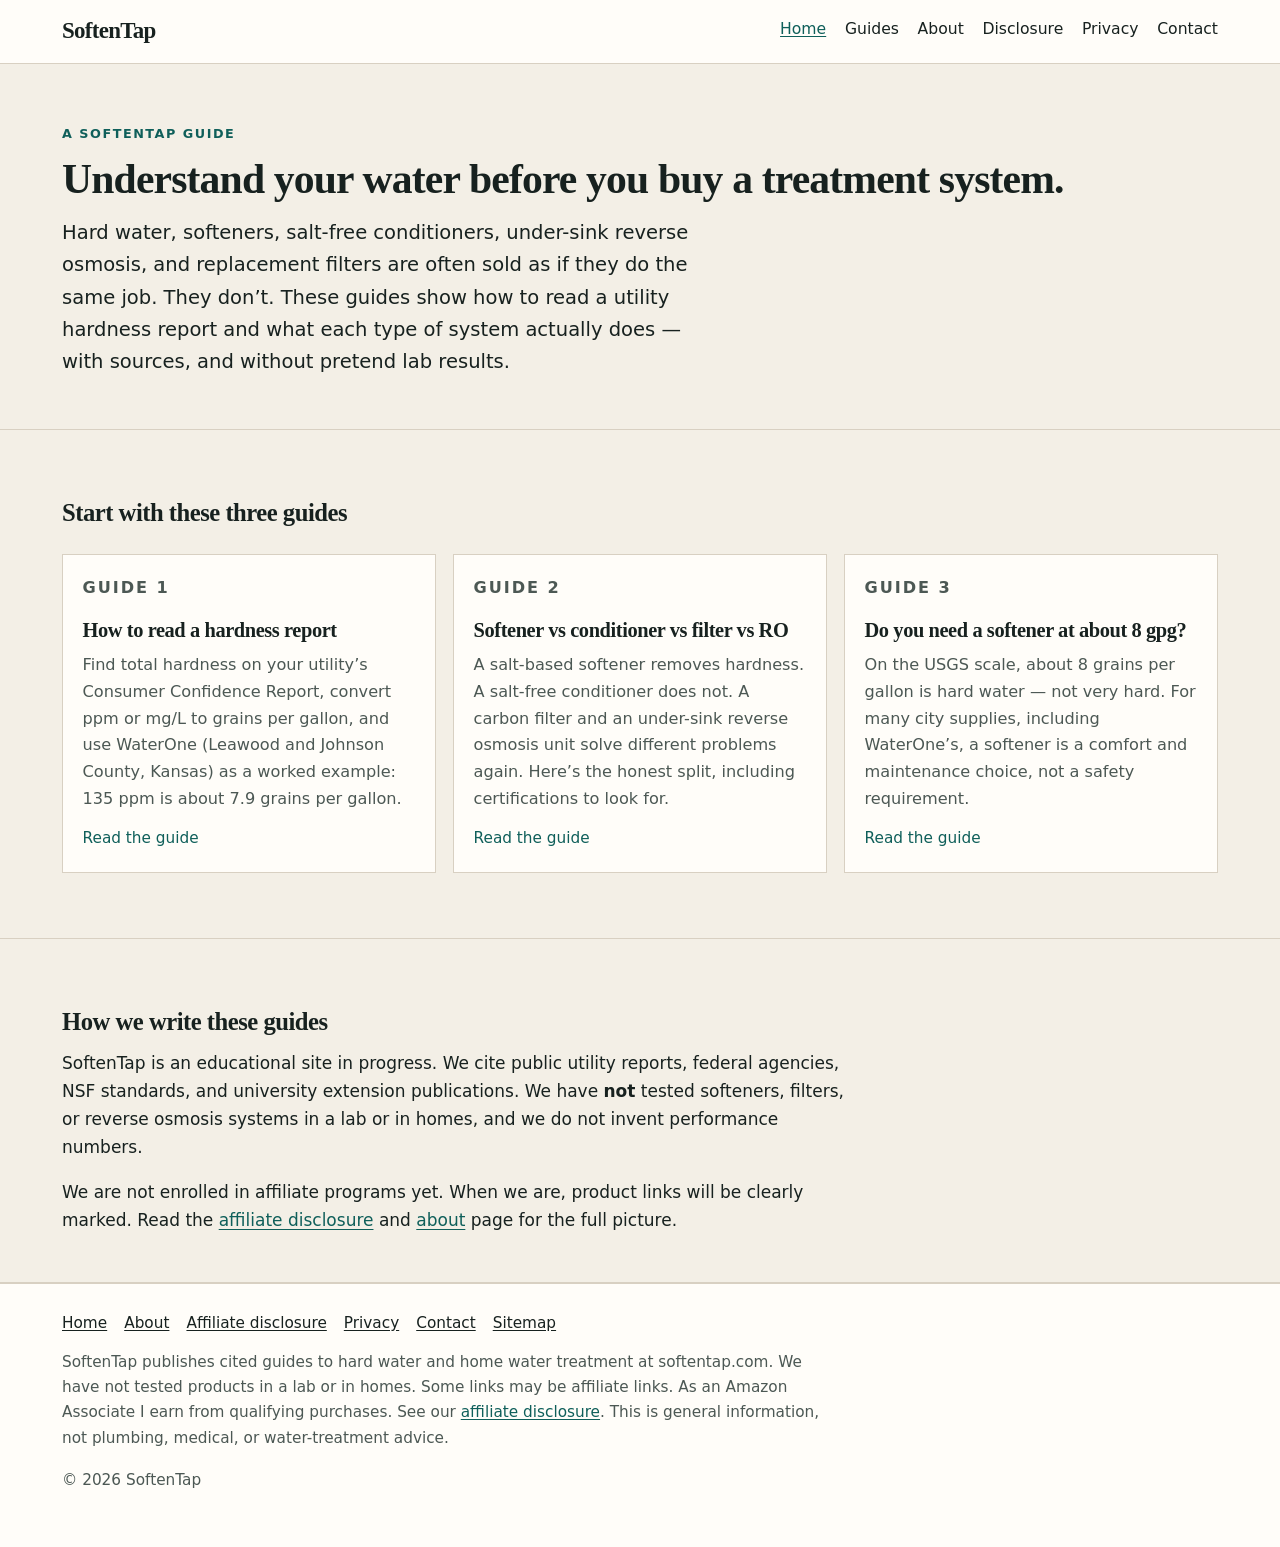
==== index.html @ 302eacc0 "Add Amazon/FTC affiliate disclosures and privacy updates" ====
<!DOCTYPE html>
<html lang="en">
<head>
  <meta charset="utf-8">
  <meta name="viewport" content="width=device-width, initial-scale=1">
  <title>SoftenTap — Guides to Hard Water, Softeners, and Filters</title>
  <meta name="description" content="Clear, cited guides to hard water, water softeners, salt-free conditioners, under-sink reverse osmosis, and replacement filters. No product lab tests.">
  <link rel="canonical" href="https://softentap.com/">
  <link rel="icon" href="favicon.svg" type="image/svg+xml">
  <meta property="og:type" content="website">
  <meta property="og:title" content="SoftenTap — Guides to Hard Water, Softeners, and Filters">
  <meta property="og:description" content="Clear, cited guides to hard water, water softeners, salt-free conditioners, under-sink reverse osmosis, and replacement filters. No product lab tests.">
  <meta property="og:url" content="https://softentap.com/">
  <meta property="og:site_name" content="SoftenTap">
  <meta name="twitter:card" content="summary">
  <meta name="twitter:title" content="SoftenTap — Guides to Hard Water, Softeners, and Filters">
  <meta name="twitter:description" content="Clear, cited guides to hard water, water softeners, salt-free conditioners, under-sink reverse osmosis, and replacement filters. No product lab tests.">
  <link rel="stylesheet" href="css/styles.css">
  
</head>
<body>
  <a class="skip" href="#main">Skip to content</a>
  <header class="site-header">
    <div class="wrap header-inner">
      <a class="wordmark" href="index.html">
        <span class="wordmark-name">SoftenTap</span>
      </a>
      <input type="checkbox" id="nav-toggle" class="nav-toggle" hidden>
      <label class="menu-btn" for="nav-toggle">Menu</label>
      <nav class="site-nav" aria-label="Primary">
        <ul>
          <li><a href="index.html" aria-current="page">Home</a></li><li><a href="articles/read-water-hardness-report.html">Guides</a></li><li><a href="about.html">About</a></li><li><a href="disclosure.html">Disclosure</a></li><li><a href="privacy.html">Privacy</a></li><li><a href="contact.html">Contact</a></li>
        </ul>
      </nav>
    </div>
  </header>

  <main id="main">
    <section class="hero">
      <div class="wrap">
        <p class="kicker">A SoftenTap guide</p>
        <h1>Understand your water before you buy a treatment system.</h1>
        <p class="lede">Hard water, softeners, salt-free conditioners, under-sink reverse osmosis, and replacement filters are often sold as if they do the same job. They don’t. These guides show how to read a utility hardness report and what each type of system actually does — with sources, and without pretend lab results.</p>
      </div>
    </section>
    <section class="section">
      <div class="wrap">
        <h2>Start with these three guides</h2>
        <div class="cards">
          <a class="card" href="articles/read-water-hardness-report.html">
            <p class="kicker">Guide 1</p>
            <h2>How to read a hardness report</h2>
            <p>Find total hardness on your utility’s Consumer Confidence Report, convert ppm or mg/L to grains per gallon, and use WaterOne (Leawood and Johnson County, Kansas) as a worked example: 135 ppm is about 7.9 grains per gallon.</p>
            <span class="more">Read the guide</span>
          </a>
          <a class="card" href="articles/softener-vs-conditioner-vs-filter-vs-ro.html">
            <p class="kicker">Guide 2</p>
            <h2>Softener vs conditioner vs filter vs RO</h2>
            <p>A salt-based softener removes hardness. A salt-free conditioner does not. A carbon filter and an under-sink reverse osmosis unit solve different problems again. Here’s the honest split, including certifications to look for.</p>
            <span class="more">Read the guide</span>
          </a>
          <a class="card" href="articles/do-you-need-a-softener-at-8-gpg.html">
            <p class="kicker">Guide 3</p>
            <h2>Do you need a softener at about 8 gpg?</h2>
            <p>On the USGS scale, about 8 grains per gallon is hard water — not very hard. For many city supplies, including WaterOne’s, a softener is a comfort and maintenance choice, not a safety requirement.</p>
            <span class="more">Read the guide</span>
          </a>
        </div>
      </div>
    </section>
    <section class="section alt">
      <div class="wrap">
        <div class="prose wide">
          <h2>How we write these guides</h2>
          <p>SoftenTap is an educational site in progress. We cite public utility reports, federal agencies, NSF standards, and university extension publications. We have <strong>not</strong> tested softeners, filters, or reverse osmosis systems in a lab or in homes, and we do not invent performance numbers.</p>
          <p>We are not enrolled in affiliate programs yet. When we are, product links will be clearly marked. Read the <a href="disclosure.html">affiliate disclosure</a> and <a href="about.html">about</a> page for the full picture.</p>
        </div>
      </div>
    </section>
  </main>

  <footer class="site-footer">
    <div class="wrap">
      <nav class="footer-nav" aria-label="Footer">
        <a href="index.html">Home</a>
        <a href="about.html">About</a>
        <a href="disclosure.html">Affiliate disclosure</a>
        <a href="privacy.html">Privacy</a>
        <a href="contact.html">Contact</a>
        <a href="sitemap.xml">Sitemap</a>
      </nav>
      <p class="disclaimer">SoftenTap publishes cited guides to hard water and home water treatment at softentap.com. We have not tested products in a lab or in homes. Some links may be affiliate links. As an Amazon Associate I earn from qualifying purchases. See our <a href="disclosure.html">affiliate disclosure</a>. This is general information, not plumbing, medical, or water-treatment advice.</p>
      <p>© 2026 SoftenTap</p>
    </div>
  </footer>
</body>
</html>
---- css/styles.css ----
/* SoftenTap — lean, mobile-first, no webfonts, no trackers */
:root {
  --paper: #f3efe6;
  --paper-2: #fffdf9;
  --ink: #17211f;
  --muted: #4c5854;
  --line: #d8d0c2;
  --teal: #0f5f5a;
  --teal-dark: #0a3f3c;
  --teal-soft: #e4eeec;
  --gold: #8a6a28;
  --note: #efe4c8;
  --max: 68rem;
  --text: 40rem;
}

*, *::before, *::after { box-sizing: border-box; }

html { font-size: 17px; -webkit-text-size-adjust: 100%; }

body {
  margin: 0;
  background: var(--paper);
  color: var(--ink);
  font-family: system-ui, -apple-system, "Segoe UI", Roboto, "Helvetica Neue", Arial, sans-serif;
  line-height: 1.65;
}

img { max-width: 100%; height: auto; }

a {
  color: var(--teal);
  text-underline-offset: 0.15em;
}

a:hover { color: var(--teal-dark); }

a:focus-visible,
button:focus-visible,
input:focus-visible {
  outline: 2px solid var(--teal);
  outline-offset: 2px;
}

h1, h2, h3, h4, .wordmark-name, .hero h1, .article-title {
  font-family: Georgia, "Iowan Old Style", "Palatino Linotype", Palatino, "Times New Roman", serif;
  line-height: 1.22;
  font-weight: 600;
  letter-spacing: -0.02em;
  text-wrap: balance;
}

h1 { font-size: 2rem; margin: 0 0 0.75rem; }
h2 { font-size: 1.45rem; margin: 2.2rem 0 0.7rem; }
h3 { font-size: 1.15rem; margin: 1.6rem 0 0.5rem; }

p, ul, ol { margin: 0 0 1rem; }
ul, ol { padding-left: 1.25rem; }
li { margin-bottom: 0.35rem; }

.skip {
  position: absolute;
  left: 0.75rem;
  top: -3rem;
  background: var(--ink);
  color: #fff;
  padding: 0.4rem 0.7rem;
  z-index: 20;
}
.skip:focus { top: 0.75rem; }

.wrap {
  width: min(var(--max), calc(100% - 2rem));
  margin-inline: auto;
}

.site-header {
  border-bottom: 1px solid var(--line);
  background: var(--paper-2);
}

.header-inner {
  display: flex;
  align-items: center;
  justify-content: space-between;
  gap: 1rem;
  padding: 0.85rem 0;
  flex-wrap: wrap;
}

.wordmark {
  display: flex;
  flex-direction: column;
  text-decoration: none;
  color: var(--ink);
  line-height: 1.05;
}

.wordmark-kicker {
  font-size: 0.68rem;
  letter-spacing: 0.16em;
  text-transform: uppercase;
  color: var(--teal);
  font-weight: 650;
}

.wordmark-name {
  font-size: 1.35rem;
  letter-spacing: -0.03em;
}

.nav-toggle {
  display: none;
}

.menu-btn {
  display: none;
  border: 1px solid var(--line);
  background: var(--paper-2);
  color: var(--ink);
  padding: 0.35rem 0.7rem;
  font: inherit;
  cursor: pointer;
}

.site-nav ul {
  display: flex;
  flex-wrap: wrap;
  gap: 0.2rem 1.1rem;
  list-style: none;
  margin: 0;
  padding: 0;
}

.site-nav a {
  color: var(--ink);
  text-decoration: none;
  font-size: 0.92rem;
}

.site-nav a:hover,
.site-nav a[aria-current="page"] {
  color: var(--teal);
  text-decoration: underline;
}

@media (max-width: 44rem) {
  .menu-btn { display: inline-block; }
  .site-nav { width: 100%; display: none; }
  .nav-toggle:checked ~ .site-nav { display: block; }
  .site-nav ul { flex-direction: column; gap: 0.55rem; padding: 0.2rem 0 0.4rem; }
}

.hero {
  padding: 2.4rem 0 1.6rem;
  border-bottom: 1px solid var(--line);
}

.hero p.lede {
  font-size: 1.15rem;
  max-width: 38rem;
  color: var(--ink);
}

.kicker {
  display: inline-block;
  font-size: 0.75rem;
  letter-spacing: 0.12em;
  text-transform: uppercase;
  color: var(--teal);
  font-weight: 650;
  margin-bottom: 0.55rem;
}

.btn {
  display: inline-block;
  background: var(--teal);
  color: #fff;
  text-decoration: none;
  padding: 0.55rem 0.95rem;
  border-radius: 2px;
  font-size: 0.95rem;
}
.btn:hover { background: var(--teal-dark); color: #fff; }

.cards {
  display: grid;
  gap: 1rem;
  margin: 1.5rem 0 2rem;
}

@media (min-width: 48rem) {
  .cards { grid-template-columns: repeat(3, 1fr); }
  h1 { font-size: 2.45rem; }
  .hero { padding: 3.2rem 0 2rem; }
}

.card {
  background: var(--paper-2);
  border: 1px solid var(--line);
  padding: 1.15rem 1.15rem 1.25rem;
  display: flex;
  flex-direction: column;
  text-decoration: none;
  color: inherit;
}

.card:hover { border-color: var(--teal); }

.card h2 {
  font-size: 1.2rem;
  margin: 0.2rem 0 0.55rem;
}

.card p {
  color: var(--muted);
  font-size: 0.95rem;
  margin-bottom: 0.8rem;
  flex: 1;
}

.card .more {
  font-size: 0.9rem;
  color: var(--teal);
}

.section { padding: 1.8rem 0; }
.section.alt {
  border-top: 1px solid var(--line);
  border-bottom: 1px solid var(--line);
}

.prose { max-width: var(--text); }
.prose.wide { max-width: 46rem; }

.note, .warn, .affiliate-box {
  background: var(--note);
  border-left: 3px solid var(--gold);
  padding: 0.85rem 1rem;
  margin: 1.25rem 0;
}

.warn {
  background: #f3e6d8;
  border-left-color: #8a4a28;
}

.affiliate-box {
  background: var(--teal-soft);
  border-left-color: var(--teal);
}

.note :last-child,
.warn :last-child,
.affiliate-box :last-child { margin-bottom: 0; }

table {
  width: 100%;
  border-collapse: collapse;
  font-size: 0.92rem;
  margin: 1rem 0 1.4rem;
  background: var(--paper-2);
}

th, td {
  text-align: left;
  vertical-align: top;
  padding: 0.55rem 0.65rem;
  border-bottom: 1px solid var(--line);
}

th { background: var(--teal-soft); font-weight: 650; }

.table-wrap { overflow-x: auto; margin: 1rem 0 1.4rem; }
.table-wrap table { margin: 0; min-width: 36rem; }

.formula {
  background: var(--paper-2);
  border: 1px solid var(--line);
  padding: 1rem;
  margin: 1.2rem 0;
  font-size: 1.02rem;
}

.formula code, code {
  font-family: ui-monospace, SFMono-Regular, Menlo, Consolas, monospace;
  font-size: 0.92em;
}

.calc label { display: block; font-weight: 650; margin-bottom: 0.3rem; }
.calc input[type="number"] {
  font: inherit;
  padding: 0.45rem 0.55rem;
  border: 1px solid var(--line);
  background: #fff;
  width: 8rem;
  margin-right: 0.5rem;
}
.calc button {
  font: inherit;
  background: var(--teal);
  color: #fff;
  border: 0;
  padding: 0.45rem 0.8rem;
  cursor: pointer;
}
.calc button:hover { background: var(--teal-dark); }
.calc-out { margin: 0.75rem 0 0; font-weight: 650; }

.meta, .muted, figcaption, .byline {
  color: var(--muted);
  font-size: 0.92rem;
}

.sources { font-size: 0.92rem; }
.sources li { margin-bottom: 0.45rem; }

.article-header { padding: 2rem 0 0.4rem; }
.article-body { padding-bottom: 2.5rem; }

.related { margin-top: 2.4rem; padding-top: 1.2rem; border-top: 1px solid var(--line); }

.site-footer {
  border-top: 1px solid var(--line);
  padding: 1.6rem 0 2.2rem;
  font-size: 0.9rem;
  color: var(--muted);
  background: var(--paper-2);
}

.footer-nav {
  display: flex;
  flex-wrap: wrap;
  gap: 0.4rem 1rem;
  margin-bottom: 0.8rem;
}

.footer-nav a { color: var(--ink); }

.disclaimer { max-width: 46rem; }

.list-plain { list-style: none; padding: 0; }

@media print {
  .site-header, .site-footer, .menu-btn, .skip, .affiliate-box, .related { display: none; }
  body { background: #fff; color: #000; }
  a { color: inherit; }
}
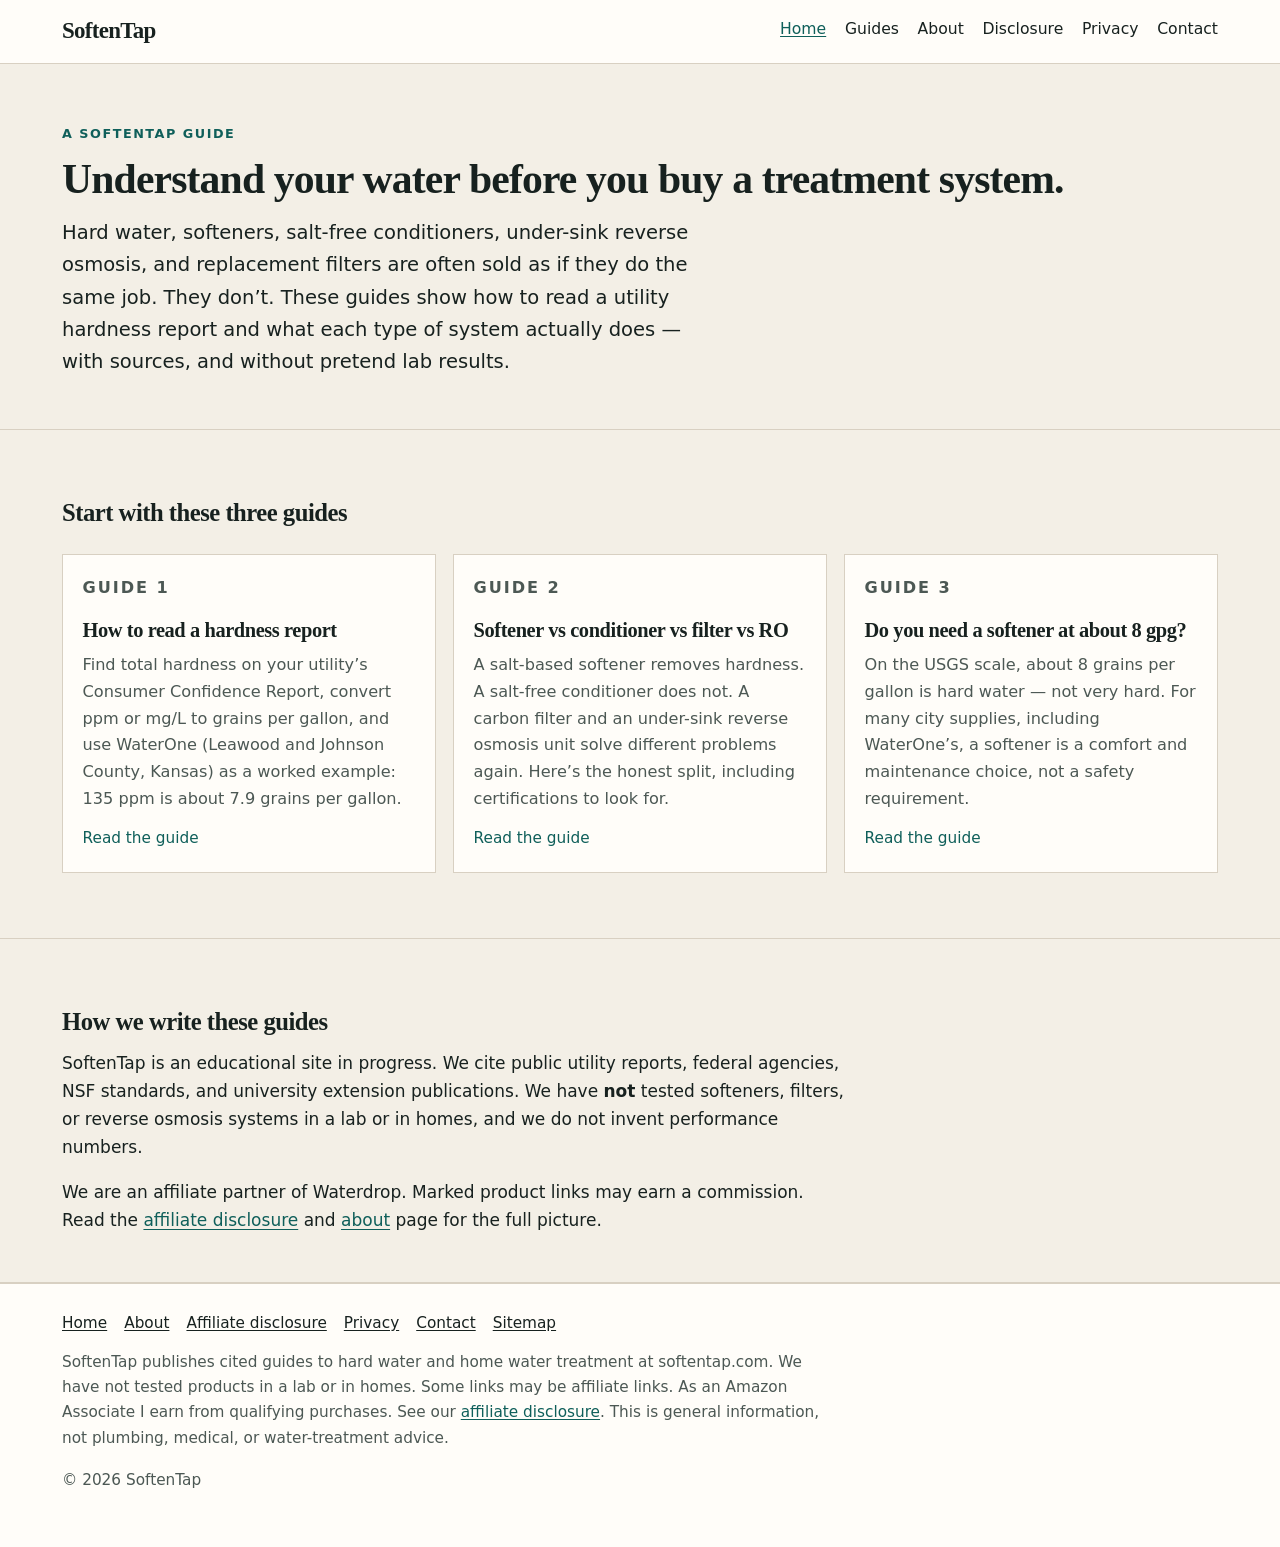
==== commit ef51d3b3: "Add Waterdrop affiliate links" ====
--- a/index.html
+++ b/index.html
@@ -73,7 +73,7 @@
         <div class="prose wide">
           <h2>How we write these guides</h2>
           <p>SoftenTap is an educational site in progress. We cite public utility reports, federal agencies, NSF standards, and university extension publications. We have <strong>not</strong> tested softeners, filters, or reverse osmosis systems in a lab or in homes, and we do not invent performance numbers.</p>
-          <p>We are not enrolled in affiliate programs yet. When we are, product links will be clearly marked. Read the <a href="disclosure.html">affiliate disclosure</a> and <a href="about.html">about</a> page for the full picture.</p>
+          <p>We are an affiliate partner of Waterdrop. Marked product links may earn a commission. Read the <a href="disclosure.html">affiliate disclosure</a> and <a href="about.html">about</a> page for the full picture.</p>
         </div>
       </div>
     </section>
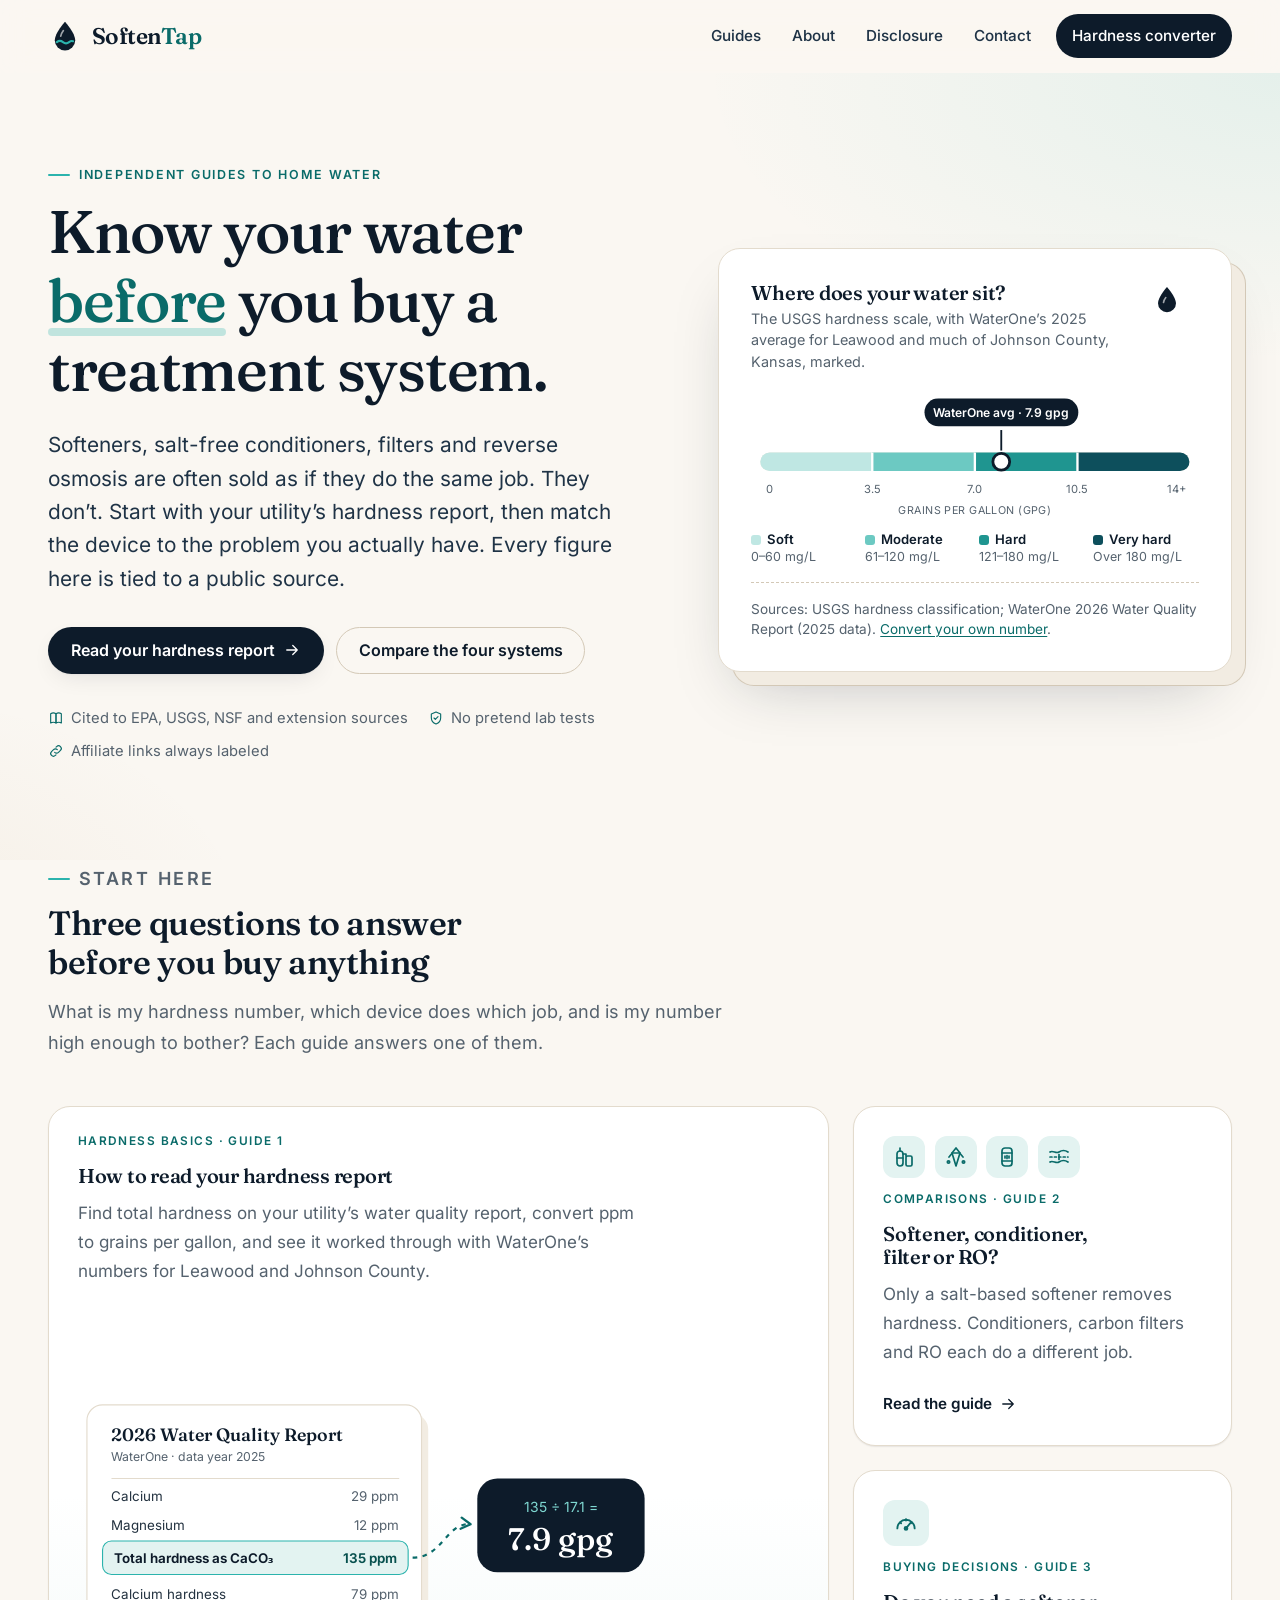
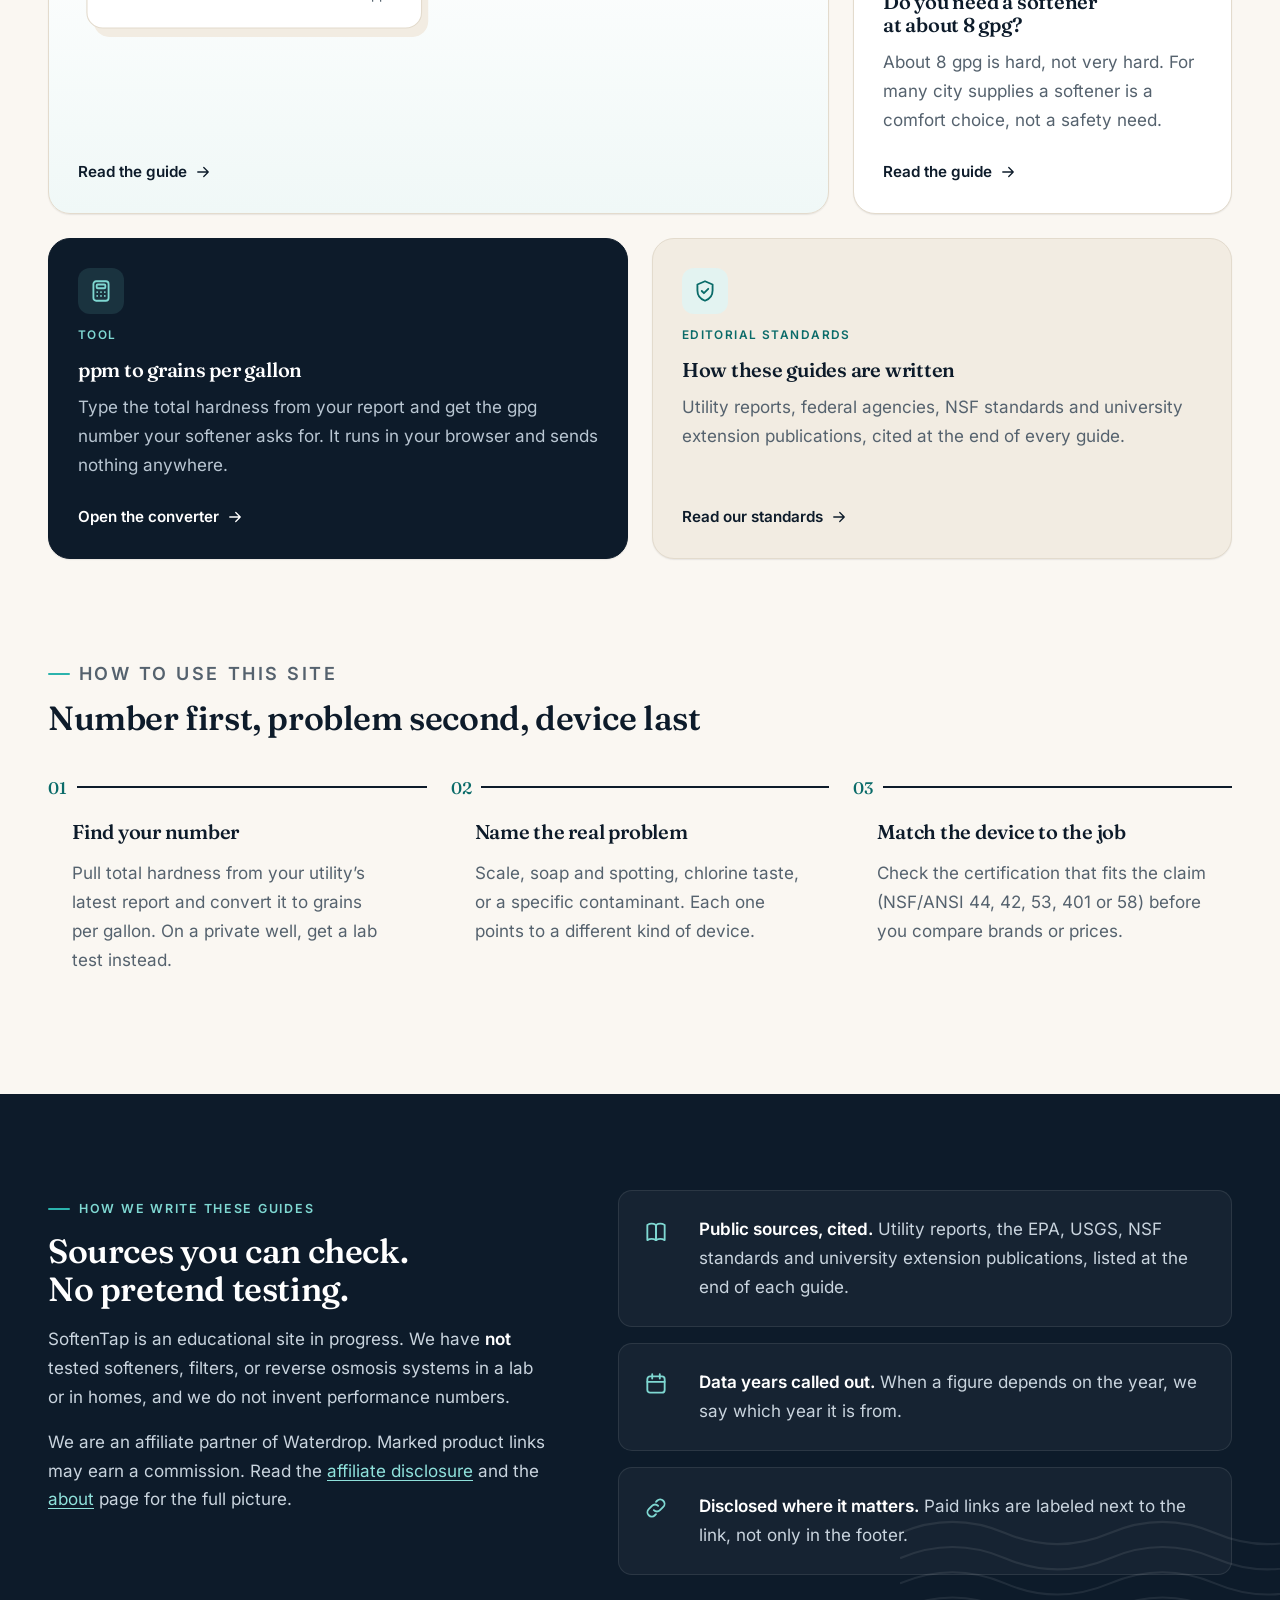
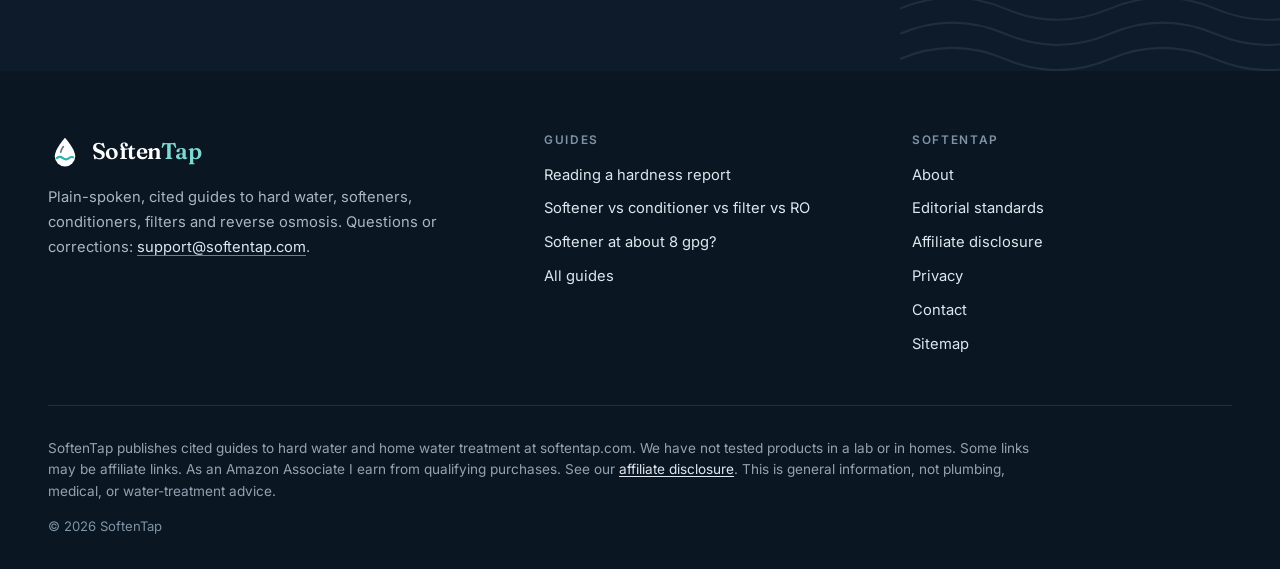
==== commit 6b1d3c63: "Redesign: new brand, design system, layouts, animations and article template" ====
--- a/index.html
+++ b/index.html
@@ -6,91 +6,240 @@
   <title>SoftenTap — Guides to Hard Water, Softeners, and Filters</title>
   <meta name="description" content="Clear, cited guides to hard water, water softeners, salt-free conditioners, under-sink reverse osmosis, and replacement filters. No product lab tests.">
   <link rel="canonical" href="https://softentap.com/">
+  <meta name="theme-color" content="#0d1b2a">
   <link rel="icon" href="favicon.svg" type="image/svg+xml">
+  <link rel="preload" href="fonts/fraunces-var.woff2" as="font" type="font/woff2" crossorigin>
+  <link rel="preload" href="fonts/inter-var.woff2" as="font" type="font/woff2" crossorigin>
   <meta property="og:type" content="website">
   <meta property="og:title" content="SoftenTap — Guides to Hard Water, Softeners, and Filters">
   <meta property="og:description" content="Clear, cited guides to hard water, water softeners, salt-free conditioners, under-sink reverse osmosis, and replacement filters. No product lab tests.">
   <meta property="og:url" content="https://softentap.com/">
   <meta property="og:site_name" content="SoftenTap">
-  <meta name="twitter:card" content="summary">
+  <meta property="og:image" content="https://softentap.com/og-image.png">
+  <meta property="og:image:width" content="1200">
+  <meta property="og:image:height" content="630">
+  <meta name="twitter:card" content="summary_large_image">
   <meta name="twitter:title" content="SoftenTap — Guides to Hard Water, Softeners, and Filters">
   <meta name="twitter:description" content="Clear, cited guides to hard water, water softeners, salt-free conditioners, under-sink reverse osmosis, and replacement filters. No product lab tests.">
-  <link rel="stylesheet" href="css/styles.css">
-  
+  <meta name="twitter:image" content="https://softentap.com/og-image.png">
+  <link rel="stylesheet" href="css/styles.css?v=2">
+  <script>document.documentElement.classList.add("js")</script>
+  <script src="js/site.js?v=2" defer></script>
+<script type="application/ld+json">
+{
+  "@context": "https://schema.org",
+  "@type": "WebSite",
+  "name": "SoftenTap",
+  "url": "https://softentap.com/",
+  "description": "Cited guides to hard water, water softeners, salt-free conditioners, filters, and under-sink reverse osmosis."
+}
+</script>
 </head>
 <body>
   <a class="skip" href="#main">Skip to content</a>
   <header class="site-header">
     <div class="wrap header-inner">
-      <a class="wordmark" href="index.html">
-        <span class="wordmark-name">SoftenTap</span>
+      <a class="brand" href="index.html" aria-label="SoftenTap home">
+        <svg class="brand-mark" viewBox="0 0 40 40" aria-hidden="true" focusable="false"><path d="M20 3.2C20 3.2 8 16.6 8 25a12 12 0 0 0 24 0C32 16.6 20 3.2 20 3.2z" fill="#0d1b2a"/><path d="M10.4 27.2c2.4-1.9 4.8-1.9 7.2 0s4.8 1.9 7.2 0c1.6-1.2 3.1-1.6 4.6-1" fill="none" stroke="#2bb3ad" stroke-width="2.5" stroke-linecap="round"/><path d="M15 20.2c.5-2.5 1.7-4.7 3.1-6.6" fill="none" stroke="#ffffff" stroke-opacity=".6" stroke-width="2" stroke-linecap="round"/></svg>
+        <span class="brand-name">Soften<span>Tap</span></span>
       </a>
-      <input type="checkbox" id="nav-toggle" class="nav-toggle" hidden>
-      <label class="menu-btn" for="nav-toggle">Menu</label>
-      <nav class="site-nav" aria-label="Primary">
-        <ul>
-          <li><a href="index.html" aria-current="page">Home</a></li><li><a href="articles/read-water-hardness-report.html">Guides</a></li><li><a href="about.html">About</a></li><li><a href="disclosure.html">Disclosure</a></li><li><a href="privacy.html">Privacy</a></li><li><a href="contact.html">Contact</a></li>
-        </ul>
+      <button class="menu-btn" type="button" aria-expanded="false" aria-controls="site-nav"><span class="menu-icon" aria-hidden="true"></span>Menu</button>
+      <nav class="site-nav" id="site-nav" aria-label="Primary">
+        <ul><li><a href="guides.html">Guides</a></li><li><a href="about.html">About</a></li><li><a href="disclosure.html">Disclosure</a></li><li><a href="contact.html">Contact</a></li><li><a class="nav-cta" href="articles/read-water-hardness-report.html#converter">Hardness converter</a></li></ul>
       </nav>
     </div>
   </header>
 
   <main id="main">
     <section class="hero">
+      <div class="wrap hero-grid">
+        <div class="hero-copy">
+          <p class="eyebrow">Independent guides to home water</p>
+          <h1>Know your water <em>before</em> you buy a treatment system.</h1>
+          <p class="lede">Softeners, salt-free conditioners, filters and reverse osmosis are often sold as if they do the same job. They don’t. Start with your utility’s hardness report, then match the device to the problem you actually have. Every figure here is tied to a public source.</p>
+          <div class="btn-row">
+            <a class="btn btn-primary" href="articles/read-water-hardness-report.html">Read your hardness report <svg viewBox="0 0 24 24" fill="none" stroke="currentColor" stroke-width="1.7" stroke-linecap="round" stroke-linejoin="round" aria-hidden="true" focusable="false"><path d="M5 12h14M13 6l6 6-6 6"/></svg></a>
+            <a class="btn btn-ghost" href="articles/softener-vs-conditioner-vs-filter-vs-ro.html">Compare the four systems</a>
+          </div>
+          <ul class="hero-facts">
+            <li><svg viewBox="0 0 24 24" fill="none" stroke="currentColor" stroke-width="1.7" stroke-linecap="round" stroke-linejoin="round" aria-hidden="true" focusable="false"><path d="M4 5.5C6.5 4 9.5 4 12 5.5v14c-2.5-1.5-5.5-1.5-8 0z"/><path d="M20 5.5C17.5 4 14.5 4 12 5.5v14c2.5-1.5 5.5-1.5 8 0z"/></svg>Cited to EPA, USGS, NSF and extension sources</li>
+            <li><svg viewBox="0 0 24 24" fill="none" stroke="currentColor" stroke-width="1.7" stroke-linecap="round" stroke-linejoin="round" aria-hidden="true" focusable="false"><path d="M12 3l7 3v5.5c0 4.5-3 8-7 9.5-4-1.5-7-5-7-9.5V6z"/><path d="M9 12l2 2 4-4"/></svg>No pretend lab tests</li>
+            <li><svg viewBox="0 0 24 24" fill="none" stroke="currentColor" stroke-width="1.7" stroke-linecap="round" stroke-linejoin="round" aria-hidden="true" focusable="false"><path d="M10 14a4 4 0 0 0 5.7 0l3-3a4 4 0 0 0-5.7-5.7l-1 1"/><path d="M14 10a4 4 0 0 0-5.7 0l-3 3a4 4 0 0 0 5.7 5.7l1-1"/></svg>Affiliate links always labeled</li>
+          </ul>
+        </div>
+        <figure class="gauge-card" style="margin:0">
+          <div class="gauge-top">
+            <div>
+              <h2>Where does your water sit?</h2>
+              <p>The USGS hardness scale, with WaterOne’s 2025 average for Leawood and much of Johnson County, Kansas, marked.</p>
+            </div>
+            <svg class="ripple" viewBox="0 0 64 64" aria-hidden="true" focusable="false">
+  <ellipse class="ring" cx="32" cy="50" rx="22" ry="7" fill="none" stroke="currentColor" stroke-width="1.5"/>
+  <ellipse class="ring" cx="32" cy="50" rx="22" ry="7" fill="none" stroke="currentColor" stroke-width="1.5"/>
+  <ellipse class="ring" cx="32" cy="50" rx="22" ry="7" fill="none" stroke="currentColor" stroke-width="1.5"/>
+  <path class="drop" d="M32 6s-9 10-9 16.2a9 9 0 0 0 18 0C41 16 32 6 32 6z" fill="#0d1b2a"/>
+  <path d="M28.5 21.5c.3-1.8 1.2-3.5 2.3-4.9" stroke="#fff" stroke-opacity=".6" stroke-width="1.6" stroke-linecap="round" fill="none"/>
+</svg>
+          </div>
+          <svg class="gauge" viewBox="0 0 480 140" role="img" aria-labelledby="gauge-t gauge-d">
+  <title id="gauge-t">USGS water hardness scale in grains per gallon</title>
+  <desc id="gauge-d">Soft is 0 to 3.5 gpg, moderately hard 3.6 to 7.0, hard 7.1 to 10.5, very hard above 10.5. WaterOne’s 2025 average of 7.9 gpg falls in the hard band.</desc>
+  <defs>
+    <linearGradient id="gband" gradientUnits="userSpaceOnUse" x1="20" y1="0" x2="460" y2="0">
+      <stop offset="0" stop-color="#bfe7e3"/><stop offset=".25" stop-color="#bfe7e3"/>
+      <stop offset=".25" stop-color="#6cc9c2"/><stop offset=".5" stop-color="#6cc9c2"/>
+      <stop offset=".5" stop-color="#1f9590"/><stop offset=".75" stop-color="#1f9590"/>
+      <stop offset=".75" stop-color="#0d4f5c"/><stop offset="1" stop-color="#0d4f5c"/>
+    </linearGradient>
+  </defs>
+  <path d="M20 78H460" stroke="#efe8dc" stroke-width="20" stroke-linecap="round"/>
+  <path class="gauge-fill" d="M20 78H460" stroke="url(#gband)" stroke-width="20" stroke-linecap="round"/>
+  <g stroke="#fff" stroke-width="2.5"><path d="M130 68v20M240 68v20M350 68v20"/></g>
+  <g class="ticks" font-size="12" fill="#55626e" text-anchor="middle">
+    <text x="20" y="112">0</text><text x="130" y="112">3.5</text><text x="240" y="112">7.0</text><text x="350" y="112">10.5</text><text x="456" y="112">14+</text>
+  </g>
+  <text class="axis" x="240" y="134" font-size="11.5" fill="#55626e" text-anchor="middle" letter-spacing=".04em">GRAINS PER GALLON (GPG)</text>
+  <g class="gauge-pin">
+    <path d="M268.3 44v22" stroke="#0d1b2a" stroke-width="2"/>
+    <circle cx="268.3" cy="78" r="9" fill="#fff" stroke="#0d1b2a" stroke-width="3"/>
+    <rect x="186" y="10" width="165" height="30" rx="15" fill="#0d1b2a"/>
+    <text x="268.5" y="30" font-size="13" fill="#fff" text-anchor="middle" font-weight="600">WaterOne avg · 7.9 gpg</text>
+  </g>
+</svg>
+          <ul class="gauge-legend">
+            <li><b><i style="background:#bfe7e3"></i>Soft</b>0–60 mg/L</li>
+            <li><b><i style="background:#6cc9c2"></i>Moderate</b>61–120 mg/L</li>
+            <li><b><i style="background:#1f9590"></i>Hard</b>121–180 mg/L</li>
+            <li><b><i style="background:#0d4f5c"></i>Very hard</b>Over 180 mg/L</li>
+          </ul>
+          <figcaption class="gauge-foot">Sources: USGS hardness classification; WaterOne 2026 Water Quality Report (2025 data). <a href="articles/read-water-hardness-report.html#converter">Convert your own number</a>.</figcaption>
+        </figure>
+      </div>
+    </section>
+
+    <section class="section" aria-labelledby="guides-h" style="padding-top:0">
       <div class="wrap">
-        <p class="kicker">A SoftenTap guide</p>
-        <h1>Understand your water before you buy a treatment system.</h1>
-        <p class="lede">Hard water, softeners, salt-free conditioners, under-sink reverse osmosis, and replacement filters are often sold as if they do the same job. They don’t. These guides show how to read a utility hardness report and what each type of system actually does — with sources, and without pretend lab results.</p>
-      </div>
-    </section>
-    <section class="section">
+        <div class="section-head" data-reveal>
+          <p class="eyebrow">Start here</p>
+          <h2 id="guides-h">Three questions to answer before you buy anything</h2>
+          <p>What is my hardness number, which device does which job, and is my number high enough to bother? Each guide answers one of them.</p>
+        </div>
+        <div class="bento">
+          <a class="tile tile-a" href="articles/read-water-hardness-report.html" data-reveal>
+            <span class="tag">Hardness basics · Guide 1</span>
+            <h3>How to read your hardness report</h3>
+            <p>Find total hardness on your utility’s water quality report, convert ppm to grains per gallon, and see it worked through with WaterOne’s numbers for Leawood and Johnson County.</p>
+            <div class="tile-art"><svg viewBox="0 0 520 230" role="img" aria-labelledby="rep-t">
+  <title id="rep-t">Illustration: the total hardness line on WaterOne’s report, 135 ppm, divided by 17.1 is 7.9 grains per gallon</title>
+  <rect x="14" y="16" width="300" height="200" rx="14" fill="#f2ece2"/>
+  <rect x="8" y="8" width="300" height="200" rx="14" fill="#fff" stroke="#e3dbcd"/>
+  <text x="30" y="40" font-family="Fraunces, Georgia, serif" font-size="16" font-weight="560" fill="#0d1b2a">2026 Water Quality Report</text>
+  <text x="30" y="58" font-size="11" fill="#55626e">WaterOne · data year 2025</text>
+  <g font-size="12" fill="#22313f">
+    <path d="M30 74H288" stroke="#e3dbcd"/>
+    <text x="30" y="94">Calcium</text><text x="288" y="94" text-anchor="end" fill="#55626e">29 ppm</text>
+    <text x="30" y="120">Magnesium</text><text x="288" y="120" text-anchor="end" fill="#55626e">12 ppm</text>
+    <rect x="22" y="130" width="274" height="30" rx="8" fill="#e3f3f1" stroke="#2bb3ad"/>
+    <text x="32" y="150" font-weight="650" fill="#0d1b2a">Total hardness as CaCO₃</text><text x="286" y="150" text-anchor="end" font-weight="650" fill="#07504e">135 ppm</text>
+    <text x="30" y="182">Calcium hardness</text><text x="288" y="182" text-anchor="end" fill="#55626e">79 ppm</text>
+  </g>
+  <path d="M300 145c26 0 30-30 50-30" fill="none" stroke="#0a6b69" stroke-width="2" stroke-dasharray="4 5"/>
+  <path d="M344 109l8 6-9 4" fill="none" stroke="#0a6b69" stroke-width="2" stroke-linecap="round" stroke-linejoin="round"/>
+  <rect x="358" y="74" width="150" height="84" rx="18" fill="#0d1b2a"/>
+  <text x="433" y="104" font-size="12.5" fill="#7fd8d2" text-anchor="middle">135 ÷ 17.1 =</text>
+  <text x="433" y="138" font-family="Fraunces, Georgia, serif" font-size="28" font-weight="520" fill="#fff" text-anchor="middle">7.9 gpg</text>
+</svg></div>
+            <span class="go">Read the guide <svg viewBox="0 0 24 24" fill="none" stroke="currentColor" stroke-width="1.7" stroke-linecap="round" stroke-linejoin="round" aria-hidden="true" focusable="false"><path d="M5 12h14M13 6l6 6-6 6"/></svg></span>
+          </a>
+          <a class="tile tile-b" href="articles/softener-vs-conditioner-vs-filter-vs-ro.html" data-reveal style="--d:.08s">
+            <div class="icon-row"><span class="icon"><svg viewBox="0 0 24 24" fill="none" stroke="currentColor" stroke-width="1.7" stroke-linecap="round" stroke-linejoin="round" aria-hidden="true" focusable="false"><rect x="5" y="6" width="6" height="15" rx="3"/><path d="M8 3v3"/><rect x="14" y="11" width="6" height="10" rx="1.5"/><path d="M11 9h3v2"/><path d="M5 13h6"/></svg></span><span class="icon"><svg viewBox="0 0 24 24" fill="none" stroke="currentColor" stroke-width="1.7" stroke-linecap="round" stroke-linejoin="round" aria-hidden="true" focusable="false"><path d="M12 3l4 5-4 13-4-13z"/><path d="M8 8h8"/><path d="M5 12l2.5-3M19 12l-2.5-3"/><circle cx="4.5" cy="17" r="1.2"/><circle cx="19.5" cy="17" r="1.2"/></svg></span><span class="icon"><svg viewBox="0 0 24 24" fill="none" stroke="currentColor" stroke-width="1.7" stroke-linecap="round" stroke-linejoin="round" aria-hidden="true" focusable="false"><rect x="7" y="3" width="10" height="18" rx="3"/><path d="M7 8h10M7 16h10"/><path d="M10 11v2M14 11v2M12 10.5v3"/></svg></span><span class="icon"><svg viewBox="0 0 24 24" fill="none" stroke="currentColor" stroke-width="1.7" stroke-linecap="round" stroke-linejoin="round" aria-hidden="true" focusable="false"><path d="M3 7c3-2 6 2 9 0s6-2 9 0"/><path d="M3 12h18" stroke-dasharray="2 2.4"/><path d="M3 17c3-2 6 2 9 0s6-2 9 0"/><path d="M12 9.5v5"/></svg></span></div>
+            <span class="tag">Comparisons · Guide 2</span>
+            <h3>Softener, conditioner, filter or RO?</h3>
+            <p>Only a salt-based softener removes hardness. Conditioners, carbon filters and RO each do a different job.</p>
+            <span class="go">Read the guide <svg viewBox="0 0 24 24" fill="none" stroke="currentColor" stroke-width="1.7" stroke-linecap="round" stroke-linejoin="round" aria-hidden="true" focusable="false"><path d="M5 12h14M13 6l6 6-6 6"/></svg></span>
+          </a>
+          <a class="tile tile-c" href="articles/do-you-need-a-softener-at-8-gpg.html" data-reveal style="--d:.16s">
+            <span class="icon"><svg viewBox="0 0 24 24" fill="none" stroke="currentColor" stroke-width="1.7" stroke-linecap="round" stroke-linejoin="round" aria-hidden="true" focusable="false"><path d="M4 17a8 8 0 1 1 16 0"/><path d="M12 17l4-5"/><circle cx="12" cy="17" r="1.3"/><path d="M6.5 11.5l1 .8M12 8.5v1.2M17.5 11.5l-1 .8"/></svg></span>
+            <span class="tag">Buying decisions · Guide 3</span>
+            <h3>Do you need a softener at about 8 gpg?</h3>
+            <p>About 8 gpg is hard, not very hard. For many city supplies a softener is a comfort choice, not a safety need.</p>
+            <span class="go">Read the guide <svg viewBox="0 0 24 24" fill="none" stroke="currentColor" stroke-width="1.7" stroke-linecap="round" stroke-linejoin="round" aria-hidden="true" focusable="false"><path d="M5 12h14M13 6l6 6-6 6"/></svg></span>
+          </a>
+          <a class="tile tile-d" href="articles/read-water-hardness-report.html#converter" data-reveal>
+            <span class="icon"><svg viewBox="0 0 24 24" fill="none" stroke="currentColor" stroke-width="1.7" stroke-linecap="round" stroke-linejoin="round" aria-hidden="true" focusable="false"><rect x="5" y="3" width="14" height="18" rx="2.5"/><rect x="8" y="6" width="8" height="3.5" rx="1"/><path d="M8.5 13h.01M12 13h.01M15.5 13h.01M8.5 16.5h.01M12 16.5h.01M15.5 16.5h.01"/></svg></span>
+            <span class="tag">Tool</span>
+            <h3>ppm to grains per gallon</h3>
+            <p>Type the total hardness from your report and get the gpg number your softener asks for. It runs in your browser and sends nothing anywhere.</p>
+            <span class="go">Open the converter <svg viewBox="0 0 24 24" fill="none" stroke="currentColor" stroke-width="1.7" stroke-linecap="round" stroke-linejoin="round" aria-hidden="true" focusable="false"><path d="M5 12h14M13 6l6 6-6 6"/></svg></span>
+          </a>
+          <a class="tile tile-e" href="about.html#standards" data-reveal style="--d:.08s">
+            <span class="icon"><svg viewBox="0 0 24 24" fill="none" stroke="currentColor" stroke-width="1.7" stroke-linecap="round" stroke-linejoin="round" aria-hidden="true" focusable="false"><path d="M12 3l7 3v5.5c0 4.5-3 8-7 9.5-4-1.5-7-5-7-9.5V6z"/><path d="M9 12l2 2 4-4"/></svg></span>
+            <span class="tag">Editorial standards</span>
+            <h3>How these guides are written</h3>
+            <p>Utility reports, federal agencies, NSF standards and university extension publications, cited at the end of every guide.</p>
+            <span class="go">Read our standards <svg viewBox="0 0 24 24" fill="none" stroke="currentColor" stroke-width="1.7" stroke-linecap="round" stroke-linejoin="round" aria-hidden="true" focusable="false"><path d="M5 12h14M13 6l6 6-6 6"/></svg></span>
+          </a>
+        </div>
+      </div>
+    </section>
+
+    <section class="section" aria-labelledby="steps-h" style="padding-top:0">
       <div class="wrap">
-        <h2>Start with these three guides</h2>
-        <div class="cards">
-          <a class="card" href="articles/read-water-hardness-report.html">
-            <p class="kicker">Guide 1</p>
-            <h2>How to read a hardness report</h2>
-            <p>Find total hardness on your utility’s Consumer Confidence Report, convert ppm or mg/L to grains per gallon, and use WaterOne (Leawood and Johnson County, Kansas) as a worked example: 135 ppm is about 7.9 grains per gallon.</p>
-            <span class="more">Read the guide</span>
-          </a>
-          <a class="card" href="articles/softener-vs-conditioner-vs-filter-vs-ro.html">
-            <p class="kicker">Guide 2</p>
-            <h2>Softener vs conditioner vs filter vs RO</h2>
-            <p>A salt-based softener removes hardness. A salt-free conditioner does not. A carbon filter and an under-sink reverse osmosis unit solve different problems again. Here’s the honest split, including certifications to look for.</p>
-            <span class="more">Read the guide</span>
-          </a>
-          <a class="card" href="articles/do-you-need-a-softener-at-8-gpg.html">
-            <p class="kicker">Guide 3</p>
-            <h2>Do you need a softener at about 8 gpg?</h2>
-            <p>On the USGS scale, about 8 grains per gallon is hard water — not very hard. For many city supplies, including WaterOne’s, a softener is a comfort and maintenance choice, not a safety requirement.</p>
-            <span class="more">Read the guide</span>
-          </a>
-        </div>
-      </div>
-    </section>
-    <section class="section alt">
-      <div class="wrap">
-        <div class="prose wide">
-          <h2>How we write these guides</h2>
-          <p>SoftenTap is an educational site in progress. We cite public utility reports, federal agencies, NSF standards, and university extension publications. We have <strong>not</strong> tested softeners, filters, or reverse osmosis systems in a lab or in homes, and we do not invent performance numbers.</p>
-          <p>We are an affiliate partner of Waterdrop. Marked product links may earn a commission. Read the <a href="disclosure.html">affiliate disclosure</a> and <a href="about.html">about</a> page for the full picture.</p>
-        </div>
+        <div class="section-head" data-reveal>
+          <p class="eyebrow">How to use this site</p>
+          <h2 id="steps-h">Number first, problem second, device last</h2>
+        </div>
+        <ol class="steps">
+          <li data-reveal><h3>Find your number</h3><p>Pull total hardness from your utility’s latest report and convert it to grains per gallon. On a private well, get a lab test instead.</p></li>
+          <li data-reveal style="--d:.08s"><h3>Name the real problem</h3><p>Scale, soap and spotting, chlorine taste, or a specific contaminant. Each one points to a different kind of device.</p></li>
+          <li data-reveal style="--d:.16s"><h3>Match the device to the job</h3><p>Check the certification that fits the claim (NSF/ANSI 44, 42, 53, 401 or 58) before you compare brands or prices.</p></li>
+        </ol>
+      </div>
+    </section>
+
+    <section class="band section" aria-labelledby="how-h">
+      <svg class="band-waves" viewBox="0 0 400 200" aria-hidden="true" focusable="false"><g fill="none" stroke="currentColor" stroke-width="2"><path d="M0 40c33-14 67-14 100 0s67 14 100 0 67-14 100 0 67 14 100 0"/><path d="M0 64c33-14 67-14 100 0s67 14 100 0 67-14 100 0 67 14 100 0"/><path d="M0 88c33-14 67-14 100 0s67 14 100 0 67-14 100 0 67 14 100 0"/><path d="M0 112c33-14 67-14 100 0s67 14 100 0 67-14 100 0 67 14 100 0"/><path d="M0 136c33-14 67-14 100 0s67 14 100 0 67-14 100 0 67 14 100 0"/><path d="M0 160c33-14 67-14 100 0s67 14 100 0 67-14 100 0 67 14 100 0"/></g></svg>
+      <div class="wrap band-grid">
+        <div data-reveal>
+          <p class="eyebrow">How we write these guides</p>
+          <h2 id="how-h">Sources you can check. No pretend testing.</h2>
+          <p>SoftenTap is an educational site in progress. We have <strong>not</strong> tested softeners, filters, or reverse osmosis systems in a lab or in homes, and we do not invent performance numbers.</p>
+          <p>We are an affiliate partner of Waterdrop. Marked product links may earn a commission. Read the <a href="disclosure.html">affiliate disclosure</a> and the <a href="about.html">about</a> page for the full picture.</p>
+        </div>
+        <ul class="principles">
+          <li data-reveal><svg viewBox="0 0 24 24" fill="none" stroke="currentColor" stroke-width="1.7" stroke-linecap="round" stroke-linejoin="round" aria-hidden="true" focusable="false"><path d="M4 5.5C6.5 4 9.5 4 12 5.5v14c-2.5-1.5-5.5-1.5-8 0z"/><path d="M20 5.5C17.5 4 14.5 4 12 5.5v14c2.5-1.5 5.5-1.5 8 0z"/></svg><p><strong>Public sources, cited.</strong> Utility reports, the EPA, USGS, NSF standards and university extension publications, listed at the end of each guide.</p></li>
+          <li data-reveal style="--d:.08s"><svg viewBox="0 0 24 24" fill="none" stroke="currentColor" stroke-width="1.7" stroke-linecap="round" stroke-linejoin="round" aria-hidden="true" focusable="false"><rect x="4" y="5" width="16" height="15" rx="2.5"/><path d="M4 10h16M8.5 3v4M15.5 3v4"/></svg><p><strong>Data years called out.</strong> When a figure depends on the year, we say which year it is from.</p></li>
+          <li data-reveal style="--d:.16s"><svg viewBox="0 0 24 24" fill="none" stroke="currentColor" stroke-width="1.7" stroke-linecap="round" stroke-linejoin="round" aria-hidden="true" focusable="false"><path d="M10 14a4 4 0 0 0 5.7 0l3-3a4 4 0 0 0-5.7-5.7l-1 1"/><path d="M14 10a4 4 0 0 0-5.7 0l-3 3a4 4 0 0 0 5.7 5.7l1-1"/></svg><p><strong>Disclosed where it matters.</strong> Paid links are labeled next to the link, not only in the footer.</p></li>
+        </ul>
       </div>
     </section>
   </main>
 
   <footer class="site-footer">
     <div class="wrap">
-      <nav class="footer-nav" aria-label="Footer">
-        <a href="index.html">Home</a>
-        <a href="about.html">About</a>
-        <a href="disclosure.html">Affiliate disclosure</a>
-        <a href="privacy.html">Privacy</a>
-        <a href="contact.html">Contact</a>
-        <a href="sitemap.xml">Sitemap</a>
-      </nav>
+      <div class="footer-grid">
+        <div class="footer-brand">
+          <a class="brand" href="index.html" aria-label="SoftenTap home"><svg class="brand-mark" viewBox="0 0 40 40" aria-hidden="true" focusable="false"><path d="M20 3.2C20 3.2 8 16.6 8 25a12 12 0 0 0 24 0C32 16.6 20 3.2 20 3.2z" fill="#ffffff"/><path d="M10.4 27.2c2.4-1.9 4.8-1.9 7.2 0s4.8 1.9 7.2 0c1.6-1.2 3.1-1.6 4.6-1" fill="none" stroke="#2bb3ad" stroke-width="2.5" stroke-linecap="round"/><path d="M15 20.2c.5-2.5 1.7-4.7 3.1-6.6" fill="none" stroke="#0d1b2a" stroke-opacity=".6" stroke-width="2" stroke-linecap="round"/></svg><span class="brand-name">Soften<span>Tap</span></span></a>
+          <p>Plain-spoken, cited guides to hard water, softeners, conditioners, filters and reverse osmosis. Questions or corrections: <a href="mailto:support@softentap.com">support@softentap.com</a>.</p>
+        </div>
+        <nav class="footer-col" aria-label="Guides">
+          <h2>Guides</h2>
+          <ul><li><a href="articles/read-water-hardness-report.html">Reading a hardness report</a></li><li><a href="articles/softener-vs-conditioner-vs-filter-vs-ro.html">Softener vs conditioner vs filter vs RO</a></li><li><a href="articles/do-you-need-a-softener-at-8-gpg.html">Softener at about 8 gpg?</a></li><li><a href="guides.html">All guides</a></li></ul>
+        </nav>
+        <nav class="footer-col" aria-label="Footer">
+          <h2>SoftenTap</h2>
+          <ul>
+            <li><a href="about.html">About</a></li>
+            <li><a href="about.html#standards">Editorial standards</a></li>
+            <li><a href="disclosure.html">Affiliate disclosure</a></li>
+            <li><a href="privacy.html">Privacy</a></li>
+            <li><a href="contact.html">Contact</a></li>
+            <li><a href="sitemap.xml">Sitemap</a></li>
+          </ul>
+        </nav>
+      </div>
       <p class="disclaimer">SoftenTap publishes cited guides to hard water and home water treatment at softentap.com. We have not tested products in a lab or in homes. Some links may be affiliate links. As an Amazon Associate I earn from qualifying purchases. See our <a href="disclosure.html">affiliate disclosure</a>. This is general information, not plumbing, medical, or water-treatment advice.</p>
-      <p>© 2026 SoftenTap</p>
+      <p class="copyright">© 2026 SoftenTap</p>
     </div>
   </footer>
 </body>
--- a/css/styles.css
+++ b/css/styles.css
@@ -1,348 +1,533 @@
-/* SoftenTap — lean, mobile-first, no webfonts, no trackers */
+/* ==========================================================================
+   SoftenTap — design system
+   One stylesheet for every page. No frameworks. Self-hosted variable fonts.
+   Sections: 1 tokens · 2 fonts/base · 3 layout · 4 header/nav · 5 buttons
+   6 home (hero, gauge, bento, steps, standards) · 7 article · 8 components
+   9 footer · 10 motion · 11 print
+   ========================================================================== */
+
+/* 1. Tokens --------------------------------------------------------------- */
 :root {
-  --paper: #f3efe6;
-  --paper-2: #fffdf9;
-  --ink: #17211f;
-  --muted: #4c5854;
-  --line: #d8d0c2;
-  --teal: #0f5f5a;
-  --teal-dark: #0a3f3c;
-  --teal-soft: #e4eeec;
-  --gold: #8a6a28;
-  --note: #efe4c8;
-  --max: 68rem;
-  --text: 40rem;
+  --ink: #0d1b2a;          /* deep navy, headings + body */
+  --ink-2: #1f3346;
+  --body: #22313f;
+  --muted: #55626e;        /* 5.9:1 on --paper */
+  --paper: #faf7f2;        /* warm off-white page */
+  --paper-2: #ffffff;
+  --sand: #f2ece2;
+  --sand-2: #e9e1d4;
+  --line: #e3dbcd;
+  --line-2: #d3c8b6;
+  --teal: #0a6b69;         /* text links, 6.1:1 on --paper */
+  --teal-ink: #07504e;
+  --aqua: #2bb3ad;         /* decorative accent */
+  --aqua-soft: #e3f3f1;
+  --aqua-tint: #f0f8f7;
+  --amber: #a5651a;
+  --amber-soft: #fbf1e2;
+  --rust: #a23b25;
+  --rust-soft: #fbeae5;
+
+  --font-display: "Fraunces", "Iowan Old Style", "Palatino Linotype", Georgia, serif;
+  --font-body: "Inter", system-ui, -apple-system, "Segoe UI", Roboto, Arial, sans-serif;
+
+  /* spacing scale (4px base) */
+  --s1: .25rem; --s2: .5rem; --s3: .75rem; --s4: 1rem; --s5: 1.5rem;
+  --s6: 2rem; --s7: 3rem; --s8: 4rem; --s9: 6rem;
+
+  --r-sm: 8px; --r: 14px; --r-lg: 22px;
+  --shadow-1: 0 1px 2px rgba(13,27,42,.05), 0 1px 1px rgba(13,27,42,.03);
+  --shadow-2: 0 1px 2px rgba(13,27,42,.04), 0 8px 24px -8px rgba(13,27,42,.12);
+  --shadow-3: 0 2px 4px rgba(13,27,42,.04), 0 22px 48px -18px rgba(13,27,42,.24);
+
+  --max: 74rem;
+  --measure: 68ch;
+  --header-h: 72px;
+  --ease: cubic-bezier(.2,.7,.2,1);
+}
+
+/* 2. Fonts + base --------------------------------------------------------- */
+@font-face {
+  font-family: "Fraunces";
+  src: url("../fonts/fraunces-var.woff2") format("woff2");
+  font-weight: 300 800; font-style: normal; font-display: swap;
+}
+@font-face {
+  font-family: "Inter";
+  src: url("../fonts/inter-var.woff2") format("woff2");
+  font-weight: 300 800; font-style: normal; font-display: swap;
 }
 
 *, *::before, *::after { box-sizing: border-box; }
-
-html { font-size: 17px; -webkit-text-size-adjust: 100%; }
+html { -webkit-text-size-adjust: 100%; scroll-padding-top: calc(var(--header-h) + 16px); }
+@media (prefers-reduced-motion: no-preference) { html { scroll-behavior: smooth; } }
 
 body {
   margin: 0;
   background: var(--paper);
+  color: var(--body);
+  font-family: var(--font-body);
+  font-size: 1.0625rem;
+  line-height: 1.7;
+  font-feature-settings: "cv11", "ss01";
+  -webkit-font-smoothing: antialiased;
+  text-rendering: optimizeLegibility;
+}
+img, svg { max-width: 100%; height: auto; }
+h1, h2, h3, h4 {
+  font-family: var(--font-display);
   color: var(--ink);
-  font-family: system-ui, -apple-system, "Segoe UI", Roboto, "Helvetica Neue", Arial, sans-serif;
-  line-height: 1.65;
-}
-
-img { max-width: 100%; height: auto; }
-
-a {
-  color: var(--teal);
-  text-underline-offset: 0.15em;
-}
-
-a:hover { color: var(--teal-dark); }
-
-a:focus-visible,
-button:focus-visible,
-input:focus-visible {
-  outline: 2px solid var(--teal);
-  outline-offset: 2px;
-}
-
-h1, h2, h3, h4, .wordmark-name, .hero h1, .article-title {
-  font-family: Georgia, "Iowan Old Style", "Palatino Linotype", Palatino, "Times New Roman", serif;
-  line-height: 1.22;
-  font-weight: 600;
-  letter-spacing: -0.02em;
+  font-weight: 560;
+  line-height: 1.15;
+  letter-spacing: -.012em;
+  margin: 0 0 var(--s4);
   text-wrap: balance;
 }
-
-h1 { font-size: 2rem; margin: 0 0 0.75rem; }
-h2 { font-size: 1.45rem; margin: 2.2rem 0 0.7rem; }
-h3 { font-size: 1.15rem; margin: 1.6rem 0 0.5rem; }
-
-p, ul, ol { margin: 0 0 1rem; }
-ul, ol { padding-left: 1.25rem; }
-li { margin-bottom: 0.35rem; }
-
-.skip {
-  position: absolute;
-  left: 0.75rem;
-  top: -3rem;
-  background: var(--ink);
-  color: #fff;
-  padding: 0.4rem 0.7rem;
-  z-index: 20;
-}
-.skip:focus { top: 0.75rem; }
-
-.wrap {
-  width: min(var(--max), calc(100% - 2rem));
-  margin-inline: auto;
-}
-
+h1 { font-size: clamp(2.25rem, 1.6rem + 2.8vw, 3.75rem); font-weight: 520; letter-spacing: -.022em; }
+h2 { font-size: clamp(1.55rem, 1.3rem + 1vw, 2.1rem); }
+h3 { font-size: 1.3rem; }
+p { margin: 0 0 var(--s4); text-wrap: pretty; }
+strong { color: var(--ink); font-weight: 620; }
+a { color: var(--teal); text-decoration-thickness: 1px; text-underline-offset: .18em; transition: color .2s var(--ease), text-decoration-color .2s var(--ease); }
+a:hover { color: var(--teal-ink); text-decoration-thickness: 2px; }
+:focus-visible { outline: 3px solid var(--aqua); outline-offset: 3px; border-radius: 4px; }
+code { font-size: .9em; background: var(--sand); padding: .1em .35em; border-radius: 5px; }
+::selection { background: #bfe7e3; color: var(--ink); }
+hr { border: 0; border-top: 1px solid var(--line); margin: var(--s7) 0; }
+
+.skip { position: absolute; left: -9999px; top: 0; z-index: 100; background: var(--ink); color: #fff; padding: .7rem 1rem; border-radius: 0 0 var(--r-sm) 0; }
+.skip:focus { left: 0; }
+.visually-hidden { position: absolute !important; width: 1px; height: 1px; overflow: hidden; clip: rect(0 0 0 0); white-space: nowrap; }
+
+/* 3. Layout --------------------------------------------------------------- */
+.wrap { width: min(100% - 2.5rem, var(--max)); margin-inline: auto; }
+.section { padding-block: clamp(3.5rem, 2rem + 5vw, 6.5rem); }
+.section-head { max-width: 44rem; margin-bottom: var(--s7); }
+.section-head p { color: var(--muted); font-size: 1.125rem; }
+.eyebrow {
+  display: inline-flex; align-items: center; gap: .55rem;
+  font: 600 .78rem/1 var(--font-body); letter-spacing: .14em; text-transform: uppercase;
+  color: var(--teal); margin: 0 0 var(--s4);
+}
+.eyebrow::before { content: ""; width: 22px; height: 2px; background: var(--aqua); border-radius: 2px; }
+.lede { font-size: clamp(1.125rem, 1.05rem + .35vw, 1.3rem); line-height: 1.6; color: var(--ink-2); }
+.muted { color: var(--muted); }
+
+/* 4. Header + nav --------------------------------------------------------- */
+.progress {
+  position: fixed; inset: 0 0 auto 0; height: 3px; z-index: 60;
+  background: linear-gradient(90deg, var(--aqua), var(--teal));
+  transform-origin: 0 50%; transform: scaleX(0);
+}
 .site-header {
-  border-bottom: 1px solid var(--line);
-  background: var(--paper-2);
-}
-
-.header-inner {
-  display: flex;
-  align-items: center;
-  justify-content: space-between;
-  gap: 1rem;
-  padding: 0.85rem 0;
-  flex-wrap: wrap;
-}
-
-.wordmark {
-  display: flex;
-  flex-direction: column;
-  text-decoration: none;
-  color: var(--ink);
-  line-height: 1.05;
-}
-
-.wordmark-kicker {
-  font-size: 0.68rem;
-  letter-spacing: 0.16em;
-  text-transform: uppercase;
-  color: var(--teal);
-  font-weight: 650;
-}
-
-.wordmark-name {
-  font-size: 1.35rem;
-  letter-spacing: -0.03em;
-}
-
-.nav-toggle {
-  display: none;
-}
-
-.menu-btn {
-  display: none;
-  border: 1px solid var(--line);
-  background: var(--paper-2);
-  color: var(--ink);
-  padding: 0.35rem 0.7rem;
-  font: inherit;
-  cursor: pointer;
-}
-
-.site-nav ul {
-  display: flex;
-  flex-wrap: wrap;
-  gap: 0.2rem 1.1rem;
-  list-style: none;
-  margin: 0;
-  padding: 0;
-}
-
+  position: sticky; top: 0; z-index: 50;
+  background: rgba(250,247,242,.82);
+  -webkit-backdrop-filter: saturate(160%) blur(14px);
+  backdrop-filter: saturate(160%) blur(14px);
+  border-bottom: 1px solid transparent;
+  transition: border-color .3s var(--ease), box-shadow .3s var(--ease), background .3s var(--ease);
+}
+.site-header.is-condensed { border-bottom-color: var(--line); box-shadow: 0 6px 24px -16px rgba(13,27,42,.35); background: rgba(250,247,242,.9); }
+.header-inner { display: flex; align-items: center; justify-content: space-between; gap: var(--s5); height: var(--header-h); transition: height .3s var(--ease); }
+.is-condensed .header-inner { height: 58px; }
+.brand { display: inline-flex; align-items: center; gap: .6rem; text-decoration: none; color: var(--ink); }
+.brand:hover { color: var(--ink); text-decoration: none; }
+.brand-mark { width: 34px; height: 34px; flex: none; transition: transform .4s var(--ease); }
+.brand:hover .brand-mark { transform: translateY(-2px) rotate(-4deg); }
+.brand-name { font: 600 1.42rem/1 var(--font-display); letter-spacing: -.02em; }
+.brand-name span { color: var(--teal); }
+
+.site-nav ul { list-style: none; display: flex; align-items: center; gap: .35rem; margin: 0; padding: 0; }
 .site-nav a {
-  color: var(--ink);
-  text-decoration: none;
-  font-size: 0.92rem;
-}
-
-.site-nav a:hover,
-.site-nav a[aria-current="page"] {
-  color: var(--teal);
-  text-decoration: underline;
-}
-
-@media (max-width: 44rem) {
-  .menu-btn { display: inline-block; }
-  .site-nav { width: 100%; display: none; }
-  .nav-toggle:checked ~ .site-nav { display: block; }
-  .site-nav ul { flex-direction: column; gap: 0.55rem; padding: 0.2rem 0 0.4rem; }
-}
-
-.hero {
-  padding: 2.4rem 0 1.6rem;
-  border-bottom: 1px solid var(--line);
-}
-
-.hero p.lede {
-  font-size: 1.15rem;
-  max-width: 38rem;
-  color: var(--ink);
-}
-
-.kicker {
-  display: inline-block;
-  font-size: 0.75rem;
-  letter-spacing: 0.12em;
-  text-transform: uppercase;
-  color: var(--teal);
-  font-weight: 650;
-  margin-bottom: 0.55rem;
-}
-
+  position: relative; display: inline-block; padding: .5rem .8rem;
+  color: var(--ink-2); text-decoration: none; font-weight: 520; font-size: .95rem;
+}
+.site-nav a::after {
+  content: ""; position: absolute; left: .8rem; right: .8rem; bottom: .3rem; height: 2px;
+  background: var(--aqua); border-radius: 2px; transform: scaleX(0); transform-origin: right;
+  transition: transform .35s var(--ease);
+}
+.site-nav a:hover::after, .site-nav a[aria-current="page"]::after { transform: scaleX(1); transform-origin: left; }
+.site-nav a[aria-current="page"] { color: var(--ink); }
+.site-nav .nav-cta {
+  margin-left: .4rem; padding: .55rem 1rem; border-radius: 999px;
+  background: var(--ink); color: #fff; transition: background .2s, transform .2s var(--ease);
+}
+.site-nav .nav-cta::after { display: none; }
+.site-nav .nav-cta:hover { background: var(--teal-ink); color: #fff; transform: translateY(-1px); }
+.menu-btn { display: none; }
+
+@media (max-width: 860px) {
+  .js .menu-btn {
+    display: inline-flex; align-items: center; gap: .5rem;
+    font: 600 .9rem var(--font-body); color: var(--ink);
+    background: var(--paper-2); border: 1px solid var(--line); border-radius: 999px;
+    padding: .5rem .9rem; cursor: pointer;
+  }
+  .menu-icon, .menu-icon::before, .menu-icon::after { display: block; width: 16px; height: 2px; background: currentColor; border-radius: 2px; transition: transform .3s var(--ease), background .2s; position: relative; }
+  .menu-icon::before, .menu-icon::after { content: ""; position: absolute; left: 0; }
+  .menu-icon::before { top: -5px; } .menu-icon::after { top: 5px; }
+  .menu-open .menu-icon { background: transparent; }
+  .menu-open .menu-icon::before { transform: translateY(5px) rotate(45deg); }
+  .menu-open .menu-icon::after { transform: translateY(-5px) rotate(-45deg); }
+  .js .site-nav {
+    position: absolute; left: 0; right: 0; top: 100%;
+    background: var(--paper);
+    border-bottom: 1px solid var(--line); box-shadow: 0 24px 40px -24px rgba(13,27,42,.35);
+    visibility: hidden; opacity: 0; transform: translateY(-8px);
+    transition: opacity .25s var(--ease), transform .25s var(--ease), visibility 0s .25s;
+  }
+  .js .menu-open .site-nav { visibility: visible; opacity: 1; transform: none; transition-delay: 0s; }
+  .js .site-nav ul { flex-direction: column; align-items: stretch; padding: .75rem 1.25rem 1.25rem; gap: 0; }
+  .js .site-nav a { display: block; padding: .85rem .25rem; font-size: 1.05rem; border-bottom: 1px solid var(--line); }
+  .js .site-nav a::after { display: none; }
+  .js .site-nav .nav-cta { margin: .9rem 0 0; text-align: center; border-bottom: 0; padding: .8rem 1rem; }
+  /* no-JS: nav simply wraps under the logo */
+  html:not(.js) .header-inner { flex-wrap: wrap; height: auto; padding-block: .75rem; }
+  html:not(.js) .site-nav ul { flex-wrap: wrap; }
+}
+
+/* 5. Buttons -------------------------------------------------------------- */
 .btn {
-  display: inline-block;
-  background: var(--teal);
-  color: #fff;
-  text-decoration: none;
-  padding: 0.55rem 0.95rem;
-  border-radius: 2px;
-  font-size: 0.95rem;
-}
-.btn:hover { background: var(--teal-dark); color: #fff; }
-
-.cards {
-  display: grid;
-  gap: 1rem;
-  margin: 1.5rem 0 2rem;
-}
-
-@media (min-width: 48rem) {
-  .cards { grid-template-columns: repeat(3, 1fr); }
-  h1 { font-size: 2.45rem; }
-  .hero { padding: 3.2rem 0 2rem; }
-}
-
-.card {
-  background: var(--paper-2);
-  border: 1px solid var(--line);
-  padding: 1.15rem 1.15rem 1.25rem;
-  display: flex;
-  flex-direction: column;
-  text-decoration: none;
-  color: inherit;
-}
-
-.card:hover { border-color: var(--teal); }
-
-.card h2 {
-  font-size: 1.2rem;
-  margin: 0.2rem 0 0.55rem;
-}
-
-.card p {
-  color: var(--muted);
-  font-size: 0.95rem;
-  margin-bottom: 0.8rem;
-  flex: 1;
-}
-
-.card .more {
-  font-size: 0.9rem;
-  color: var(--teal);
-}
-
-.section { padding: 1.8rem 0; }
-.section.alt {
-  border-top: 1px solid var(--line);
-  border-bottom: 1px solid var(--line);
-}
-
-.prose { max-width: var(--text); }
-.prose.wide { max-width: 46rem; }
-
-.note, .warn, .affiliate-box {
-  background: var(--note);
-  border-left: 3px solid var(--gold);
-  padding: 0.85rem 1rem;
-  margin: 1.25rem 0;
-}
-
-.warn {
-  background: #f3e6d8;
-  border-left-color: #8a4a28;
-}
-
-.affiliate-box {
-  background: var(--teal-soft);
-  border-left-color: var(--teal);
-}
-
-.note :last-child,
-.warn :last-child,
-.affiliate-box :last-child { margin-bottom: 0; }
-
-table {
-  width: 100%;
-  border-collapse: collapse;
-  font-size: 0.92rem;
-  margin: 1rem 0 1.4rem;
-  background: var(--paper-2);
-}
-
-th, td {
-  text-align: left;
-  vertical-align: top;
-  padding: 0.55rem 0.65rem;
-  border-bottom: 1px solid var(--line);
-}
-
-th { background: var(--teal-soft); font-weight: 650; }
-
-.table-wrap { overflow-x: auto; margin: 1rem 0 1.4rem; }
-.table-wrap table { margin: 0; min-width: 36rem; }
-
-.formula {
-  background: var(--paper-2);
-  border: 1px solid var(--line);
-  padding: 1rem;
-  margin: 1.2rem 0;
-  font-size: 1.02rem;
-}
-
-.formula code, code {
-  font-family: ui-monospace, SFMono-Regular, Menlo, Consolas, monospace;
-  font-size: 0.92em;
-}
-
-.calc label { display: block; font-weight: 650; margin-bottom: 0.3rem; }
-.calc input[type="number"] {
-  font: inherit;
-  padding: 0.45rem 0.55rem;
-  border: 1px solid var(--line);
-  background: #fff;
-  width: 8rem;
-  margin-right: 0.5rem;
-}
-.calc button {
-  font: inherit;
-  background: var(--teal);
-  color: #fff;
-  border: 0;
-  padding: 0.45rem 0.8rem;
-  cursor: pointer;
-}
-.calc button:hover { background: var(--teal-dark); }
-.calc-out { margin: 0.75rem 0 0; font-weight: 650; }
-
-.meta, .muted, figcaption, .byline {
-  color: var(--muted);
-  font-size: 0.92rem;
-}
-
-.sources { font-size: 0.92rem; }
-.sources li { margin-bottom: 0.45rem; }
-
-.article-header { padding: 2rem 0 0.4rem; }
-.article-body { padding-bottom: 2.5rem; }
-
-.related { margin-top: 2.4rem; padding-top: 1.2rem; border-top: 1px solid var(--line); }
-
-.site-footer {
-  border-top: 1px solid var(--line);
-  padding: 1.6rem 0 2.2rem;
-  font-size: 0.9rem;
-  color: var(--muted);
-  background: var(--paper-2);
-}
-
-.footer-nav {
-  display: flex;
-  flex-wrap: wrap;
-  gap: 0.4rem 1rem;
-  margin-bottom: 0.8rem;
-}
-
-.footer-nav a { color: var(--ink); }
-
-.disclaimer { max-width: 46rem; }
-
-.list-plain { list-style: none; padding: 0; }
-
+  display: inline-flex; align-items: center; gap: .55rem;
+  padding: .85rem 1.35rem; border-radius: 999px;
+  font: 600 1rem/1 var(--font-body); text-decoration: none;
+  border: 1px solid transparent; cursor: pointer;
+  transition: transform .25s var(--ease), box-shadow .25s var(--ease), background .2s, color .2s;
+}
+.btn svg { width: 18px; height: 18px; transition: transform .25s var(--ease); }
+.btn:hover svg { transform: translateX(3px); }
+.btn-primary { background: var(--ink); color: #fff; box-shadow: var(--shadow-2); }
+.btn-primary:hover { background: var(--teal-ink); color: #fff; transform: translateY(-2px); box-shadow: var(--shadow-3); text-decoration: none; }
+.btn-ghost { background: transparent; color: var(--ink); border-color: var(--line-2); }
+.btn-ghost:hover { background: var(--paper-2); color: var(--ink); transform: translateY(-2px); text-decoration: none; }
+.btn-row { display: flex; flex-wrap: wrap; gap: var(--s3); margin-top: var(--s6); }
+
+/* 6. Home ----------------------------------------------------------------- */
+.hero { position: relative; overflow: hidden; padding-block: clamp(3rem, 2rem + 4vw, 6rem) clamp(3.5rem, 2rem + 5vw, 7rem); }
+.hero::before { /* faint contour lines, one layer only */
+  content: ""; position: absolute; inset: 0; z-index: -1; pointer-events: none;
+  background:
+    radial-gradient(60rem 30rem at 100% 0%, rgba(43,179,173,.10), transparent 60%),
+    radial-gradient(40rem 26rem at -10% 110%, rgba(165,101,26,.06), transparent 60%);
+}
+.hero-grid { display: grid; grid-template-columns: 1.08fr .92fr; gap: clamp(2rem, 1rem + 4vw, 5rem); align-items: center; }
+.hero h1 { margin-bottom: var(--s5); }
+.hero h1 em { font-style: normal; color: var(--teal); position: relative; white-space: nowrap; }
+.hero h1 em::after {
+  content: ""; position: absolute; left: 0; right: 0; bottom: .02em; height: .14em;
+  background: rgba(43,179,173,.28); border-radius: 4px; z-index: -1;
+}
+.hero .lede { max-width: 36rem; }
+.hero-facts { display: flex; flex-wrap: wrap; gap: .5rem 1.25rem; margin: var(--s6) 0 0; padding: 0; list-style: none; color: var(--muted); font-size: .92rem; }
+.hero-facts li { display: inline-flex; align-items: center; gap: .45rem; }
+.hero-facts svg { width: 16px; height: 16px; color: var(--teal); flex: none; }
+
+.gauge-card {
+  position: relative; background: var(--paper-2); border: 1px solid var(--line);
+  border-radius: var(--r-lg); padding: clamp(1.25rem, 1rem + 1.5vw, 2rem);
+  box-shadow: var(--shadow-3);
+}
+.gauge-card { /* layered depth: an offset sheet behind the card */
+  box-shadow: 14px 14px 0 -1px var(--sand), 14px 14px 0 0 var(--line-2), 0 30px 60px -24px rgba(13,27,42,.28);
+}
+.gauge-top { display: flex; justify-content: space-between; align-items: flex-start; gap: 1rem; margin-bottom: var(--s4); }
+.gauge-top h2 { font-size: 1.25rem; margin: 0 0 .25rem; }
+.gauge-top p { margin: 0; color: var(--muted); font-size: .9rem; line-height: 1.5; }
+.ripple { width: 64px; height: 64px; flex: none; color: var(--aqua); }
+.ripple .ring { transform-origin: 32px 46px; transform-box: view-box; }
+.gauge { display: block; width: 100%; height: auto; }
+.gauge text { font-family: var(--font-body); }
+.gauge-legend { display: grid; grid-template-columns: repeat(4, 1fr); gap: .5rem; margin: var(--s3) 0 0; padding: 0; list-style: none; font-size: .78rem; line-height: 1.35; color: var(--muted); }
+.gauge-legend b { display: block; color: var(--ink); font-weight: 600; font-size: .82rem; }
+.gauge-legend i { display: inline-block; width: 10px; height: 10px; border-radius: 3px; margin-right: .35rem; vertical-align: -1px; }
+.gauge-foot { margin: var(--s4) 0 0; padding-top: var(--s4); border-top: 1px dashed var(--line-2); font-size: .85rem; color: var(--muted); line-height: 1.5; }
+.gauge-marker { transition: transform 1.4s var(--ease); }
+
+/* Bento */
+.bento { display: grid; grid-template-columns: repeat(6, 1fr); grid-auto-rows: minmax(0, auto); gap: var(--s5); }
+.tile {
+  position: relative; display: flex; flex-direction: column;
+  background: var(--paper-2); border: 1px solid var(--line); border-radius: var(--r-lg);
+  padding: clamp(1.4rem, 1rem + 1vw, 2rem); color: var(--body); text-decoration: none;
+  box-shadow: var(--shadow-1); overflow: hidden; isolation: isolate;
+  transition: transform .35s var(--ease), box-shadow .35s var(--ease), border-color .35s var(--ease);
+}
+a.tile:hover { transform: translateY(-4px); box-shadow: var(--shadow-3); border-color: var(--line-2); color: var(--body); text-decoration: none; }
+.tile h2, .tile h3 { font-size: clamp(1.3rem, 1.15rem + .5vw, 1.6rem); margin-bottom: var(--s3); }
+.tile p { color: var(--muted); margin-bottom: var(--s5); }
+.tile .tag { font: 600 .74rem/1 var(--font-body); letter-spacing: .12em; text-transform: uppercase; color: var(--teal); margin-bottom: var(--s4); }
+.tile .go { margin-top: auto; display: inline-flex; align-items: center; gap: .45rem; font-weight: 600; color: var(--ink); font-size: .95rem; }
+.tile .go svg { width: 18px; height: 18px; transition: transform .3s var(--ease); }
+a.tile:hover .go svg { transform: translateX(4px); }
+.tile-a { grid-column: span 4; grid-row: span 2; background: linear-gradient(180deg, var(--paper-2) 55%, var(--aqua-tint)); }
+.tile-b { grid-column: span 2; }
+.tile-c { grid-column: span 2; }
+.tile-d { grid-column: span 3; background: var(--ink); border-color: var(--ink); color: #c9d4de; }
+.tile-d h3, .tile-d .go { color: #fff; }
+.tile-d p { color: #b9c6d2; }
+.tile-d .tag { color: #7fd8d2; }
+a.tile-d:hover { color: #c9d4de; border-color: var(--ink); }
+.tile-e { grid-column: span 3; background: var(--sand); }
+.tile-art { margin: var(--s2) 0 var(--s5); }
+.tile-a h3 { font-size: clamp(1.5rem, 1.2rem + 1vw, 2.05rem); }
+.tile-a > p { max-width: 36rem; }
+.tile-a .tile-art { flex: 1; display: flex; align-items: center; margin: 0; padding: var(--s3) 0 var(--s6); }
+.tile-a .tile-art svg { width: 100%; max-width: 580px; display: block; transition: transform .5s var(--ease); }
+a.tile-a:hover .tile-art svg { transform: translateY(-3px) scale(1.01); }
+.tile .icon { width: 46px; height: 46px; border-radius: 12px; display: grid; place-items: center; background: var(--aqua-soft); color: var(--teal); margin-bottom: var(--s4); }
+.tile .icon svg { width: 26px; height: 26px; }
+.icon-row { display: flex; gap: .6rem; margin-bottom: var(--s4); }
+.icon-row .icon { margin: 0; width: 42px; height: 42px; }
+.icon-row .icon svg { width: 24px; height: 24px; }
+.tile-d .icon { background: rgba(127,216,210,.12); color: #7fd8d2; }
+
+/* Steps */
+.steps { display: grid; grid-template-columns: repeat(3, 1fr); gap: var(--s5); counter-reset: step; list-style: none; padding: 0; margin: 0; }
+.steps li { position: relative; padding: var(--s6) var(--s5) var(--s5); border-top: 2px solid var(--ink); }
+.steps li::before {
+  counter-increment: step; content: "0" counter(step);
+  position: absolute; top: -.95rem; left: 0; background: var(--paper); padding-right: .6rem;
+  font: 500 1.05rem/1.8 var(--font-display); color: var(--teal);
+}
+.steps h3 { font-size: 1.25rem; }
+.steps p { color: var(--muted); margin: 0; }
+
+/* Standards band */
+.band { background: var(--ink); color: #c9d4de; position: relative; overflow: hidden; }
+.band h2, .band strong { color: #fff; }
+.band .eyebrow { color: #7fd8d2; }
+.band a { color: #8fe1db; }
+.band a:hover { color: #fff; }
+.band-grid { display: grid; grid-template-columns: .9fr 1.1fr; gap: clamp(2rem, 1rem + 4vw, 5rem); align-items: start; }
+.principles { list-style: none; margin: 0; padding: 0; display: grid; gap: var(--s4); }
+.principles li { display: grid; grid-template-columns: 40px 1fr; gap: var(--s4); padding: var(--s5); background: rgba(255,255,255,.04); border: 1px solid rgba(255,255,255,.09); border-radius: var(--r); }
+.principles svg { width: 26px; height: 26px; color: #7fd8d2; margin-top: .2rem; }
+.principles p { margin: 0; }
+.band-waves { position: absolute; right: -40px; bottom: -30px; width: 420px; opacity: .08; color: #fff; pointer-events: none; }
+
+/* 7. Article ------------------------------------------------------------- */
+.crumbs { font-size: .88rem; color: var(--muted); margin-bottom: var(--s5); }
+.crumbs ol { list-style: none; display: flex; flex-wrap: wrap; gap: .4rem; margin: 0; padding: 0; }
+.crumbs li + li::before { content: "/"; margin-right: .4rem; color: var(--line-2); }
+.crumbs a { color: var(--muted); text-decoration: none; }
+.crumbs a:hover { color: var(--teal); text-decoration: underline; }
+
+.article-hero { padding-block: clamp(2.25rem, 1.5rem + 3vw, 4.5rem) clamp(2rem, 1.5rem + 2vw, 3rem); border-bottom: 1px solid var(--line); position: relative; }
+.article-hero::before { content: ""; position: absolute; inset: 0; z-index: -1; background: radial-gradient(50rem 22rem at 90% -10%, rgba(43,179,173,.10), transparent 60%); }
+.article-hero h1 { max-width: 22ch; font-size: clamp(2.1rem, 1.5rem + 2.6vw, 3.4rem); }
+.article-hero .lede { max-width: 46rem; color: var(--ink-2); }
+.meta { display: flex; flex-wrap: wrap; align-items: center; gap: .4rem 1.25rem; margin-top: var(--s5); font-size: .9rem; color: var(--muted); }
+.meta > span { display: inline-flex; align-items: center; }
+.meta > span > svg { margin-right: .4rem; }
+.meta svg { width: 16px; height: 16px; color: var(--teal); }
+
+.article-layout { display: grid; grid-template-columns: 15rem minmax(0, 1fr); gap: clamp(2rem, 1rem + 4vw, 5rem); padding-block: var(--s7) var(--s8); align-items: start; }
+.toc { position: sticky; top: calc(var(--header-h) + 1.5rem); font-size: .9rem; }
+.toc-title { font: 600 .74rem/1 var(--font-body); letter-spacing: .14em; text-transform: uppercase; color: var(--muted); margin-bottom: var(--s4); }
+.toc ol { list-style: none; margin: 0; padding: 0; border-left: 1px solid var(--line); }
+.toc a { display: block; padding: .42rem 0 .42rem 1rem; margin-left: -1px; border-left: 2px solid transparent; color: var(--muted); text-decoration: none; line-height: 1.4; transition: color .2s, border-color .2s; }
+.toc a:hover { color: var(--ink); }
+.toc a.is-active { color: var(--ink); border-left-color: var(--aqua); font-weight: 560; }
+.toc details > summary { display: none; }
+
+.prose { max-width: var(--measure); min-width: 0; }
+.prose > * + h2 { margin-top: var(--s7); }
+.prose h2 { font-size: clamp(1.5rem, 1.3rem + .8vw, 1.95rem); padding-top: var(--s2); }
+.prose h3 { margin-top: var(--s6); }
+.prose ul, .prose ol { padding-left: 1.3rem; margin: 0 0 var(--s5); }
+.prose li { margin-bottom: .55rem; padding-left: .25rem; }
+.prose ul li::marker { color: var(--aqua); }
+.prose ol li::marker { color: var(--teal); font-weight: 600; font-family: var(--font-display); }
+.prose > p:first-child { font-size: 1.15rem; line-height: 1.65; color: var(--ink-2); }
+
+/* Callouts */
+.callout, .note, .warn, .takeaways {
+  position: relative; margin: var(--s6) 0; padding: var(--s5) var(--s5) var(--s5) calc(var(--s5) + 4px);
+  border-radius: var(--r); border: 1px solid var(--line); background: var(--paper-2);
+}
+.callout > :last-child, .note > :last-child, .warn > :last-child, .takeaways > :last-child { margin-bottom: 0; }
+.note::before, .warn::before, .takeaways::before { content: ""; position: absolute; left: -1px; top: -1px; bottom: -1px; width: 4px; border-radius: var(--r) 0 0 var(--r); background: var(--aqua); }
+.note { background: var(--aqua-tint); border-color: #cfe7e4; }
+.note-label, .warn-label, .takeaways-label { display: flex; align-items: center; gap: .5rem; font: 600 .76rem/1 var(--font-body); letter-spacing: .12em; text-transform: uppercase; margin-bottom: var(--s3); color: var(--teal); }
+.note-label svg, .warn-label svg, .takeaways-label svg { width: 18px; height: 18px; }
+.warn { background: var(--amber-soft); border-color: #efd9b8; }
+.warn::before { background: var(--amber); }
+.warn-label { color: #8a5214; }
+.takeaways { background: var(--paper-2); box-shadow: var(--shadow-2); }
+.takeaways::before { background: var(--ink); }
+.takeaways-label { color: var(--ink); }
+.takeaways ul { margin: 0; padding-left: 1.2rem; }
+.takeaways li { margin-bottom: .45rem; }
+
+.formula { margin: var(--s6) 0; padding: var(--s5); border-radius: var(--r); background: var(--ink); color: #dce5ec; text-align: center; }
+.formula p { margin: 0; }
+.formula strong { color: #fff; font-family: var(--font-display); font-weight: 500; font-size: clamp(1.1rem, 1rem + .6vw, 1.35rem); letter-spacing: -.005em; }
+.formula.calc { background: var(--paper-2); color: var(--body); border: 1px solid var(--line); text-align: left; box-shadow: var(--shadow-2); }
+.calc-head { display: flex; align-items: center; gap: .6rem; font: 600 1.15rem var(--font-display); color: var(--ink); margin: 0 0 var(--s4) !important; padding-bottom: var(--s3); border-bottom: 1px solid var(--line); }
+.calc-head svg { width: 22px; height: 22px; color: var(--teal); }
+.formula.calc form { display: grid; grid-template-columns: 1fr auto; gap: .5rem .75rem; align-items: end; }
+.formula.calc label { grid-column: 1 / -1; font-weight: 600; font-size: .92rem; color: var(--ink); }
+.formula.calc input {
+  font: 500 1.1rem var(--font-body); padding: .75rem .9rem; border-radius: var(--r-sm);
+  border: 1px solid var(--line-2); background: var(--paper); color: var(--ink); width: 100%;
+  transition: border-color .2s, box-shadow .2s;
+}
+.formula.calc input:focus { outline: none; border-color: var(--teal); box-shadow: 0 0 0 4px rgba(43,179,173,.2); }
+.formula.calc button { font: 600 1rem var(--font-body); padding: .8rem 1.3rem; border-radius: var(--r-sm); border: 0; background: var(--ink); color: #fff; cursor: pointer; transition: background .2s, transform .2s var(--ease); }
+.formula.calc button:hover { background: var(--teal-ink); transform: translateY(-1px); }
+.calc-out { margin: var(--s4) 0 var(--s2) !important; font-size: 1.1rem; color: var(--ink-2); }
+.calc-out strong { font-family: var(--font-display); font-size: 1.5rem; color: var(--teal-ink); font-weight: 560; }
+.formula.calc .muted { font-size: .85rem; margin: 0; }
+
+/* Tables */
+.table-wrap { margin: var(--s6) 0; overflow-x: auto; border: 1px solid var(--line); border-radius: var(--r); background: var(--paper-2); box-shadow: var(--shadow-1); }
+table { width: 100%; border-collapse: collapse; font-size: .94rem; line-height: 1.5; }
+caption { caption-side: top; text-align: left; padding: var(--s4) var(--s5) var(--s3); font-size: .85rem; font-weight: 600; color: var(--muted); }
+th, td { padding: .85rem var(--s5); text-align: left; vertical-align: top; border-top: 1px solid var(--line); }
+thead th { background: var(--sand); color: var(--ink); font-weight: 620; font-size: .82rem; letter-spacing: .02em; border-top: 1px solid var(--line); white-space: nowrap; }
+tbody tr { transition: background .2s; }
+tbody tr:hover { background: var(--aqua-tint); }
+tbody td:first-child { font-weight: 600; color: var(--ink); }
+.table-wide table { min-width: 760px; }
+.table-wide thead th { white-space: normal; }
+
+/* Affiliate / shop panel */
+.affiliate-box { margin: var(--s7) 0; padding: var(--s5); border-radius: var(--r-lg); background: var(--sand); border: 1px solid var(--line); }
+.affiliate-box > p { font-size: .9rem; color: var(--muted); }
+.affiliate-box > p strong { color: var(--ink); }
+.affiliate-box ul { list-style: none; padding: 0; margin: var(--s4) 0 0; display: grid; gap: .6rem; }
+.affiliate-box li { margin: 0; padding: 0; }
+.affiliate-box li a {
+  display: flex; align-items: center; justify-content: space-between; gap: 1rem;
+  padding: .9rem 1.1rem; border-radius: var(--r-sm); background: var(--paper-2); border: 1px solid var(--line);
+  color: var(--ink); font-weight: 560; text-decoration: none; transition: transform .25s var(--ease), box-shadow .25s var(--ease), border-color .25s;
+}
+.affiliate-box li a::after { content: "→"; color: var(--teal); transition: transform .25s var(--ease); }
+.affiliate-box li a:hover { transform: translateY(-2px); box-shadow: var(--shadow-2); border-color: var(--line-2); }
+.affiliate-box li a:hover::after { transform: translateX(3px); }
+.affiliate-box li a[href^="#"] { color: var(--muted); font-weight: 500; }
+.affiliate-box li a[href^="#"]::after { content: "Placeholder"; font-size: .75rem; letter-spacing: .06em; text-transform: uppercase; color: var(--muted); }
+
+/* Sources */
+.sources { counter-reset: src; list-style: none; padding: 0 !important; font-size: .92rem; color: var(--muted); }
+.sources li { counter-increment: src; position: relative; padding: .7rem 0 .7rem 2.4rem !important; margin: 0 !important; border-top: 1px solid var(--line); line-height: 1.55; }
+.sources li::before { content: counter(src); position: absolute; left: 0; top: .72rem; width: 1.6rem; height: 1.6rem; border-radius: 50%; display: grid; place-items: center; background: var(--sand); color: var(--ink); font: 600 .75rem/1 var(--font-body); }
+
+/* Author / editorial box */
+.editorial { display: grid; grid-template-columns: 56px 1fr; gap: var(--s4) var(--s5); margin: var(--s7) 0 0; padding: var(--s5); border: 1px solid var(--line); border-radius: var(--r-lg); background: var(--paper-2); }
+.editorial-mark { width: 56px; height: 56px; border-radius: 16px; background: var(--ink); display: grid; place-items: center; }
+.editorial-mark svg { width: 30px; height: 30px; }
+.editorial h2 { font-size: 1.2rem !important; margin: .15rem 0 .35rem !important; padding: 0 !important; }
+.editorial p { font-size: .94rem; color: var(--muted); margin-bottom: .6rem; }
+.editorial p:last-child { margin: 0; }
+
+/* Related */
+.related { background: var(--sand); border-top: 1px solid var(--line); }
+.related-grid { display: grid; grid-template-columns: repeat(auto-fit, minmax(17rem, 1fr)); gap: var(--s5); }
+.related .tile h2, .tile h3 { font-size: 1.25rem; }
+
+/* Generic content pages */
+.page-hero { padding-block: clamp(2.5rem, 2rem + 3vw, 5rem) var(--s6); }
+.page-hero h1 { max-width: 20ch; }
+.page-body { padding-bottom: var(--s9); }
+.contact-card { display: flex; flex-wrap: wrap; align-items: center; justify-content: space-between; gap: var(--s4); padding: var(--s5) var(--s6); margin: var(--s6) 0; border-radius: var(--r-lg); background: var(--ink); color: #c9d4de; }
+.contact-card p { margin: 0; }
+.contact-card strong { color: #fff; font-family: var(--font-display); font-size: 1.35rem; font-weight: 500; }
+.contact-card .btn-primary { background: #fff; color: var(--ink); }
+.contact-card .btn-primary:hover { background: var(--aqua-soft); color: var(--ink); }
+
+/* Guides index */
+.guide-list { display: grid; gap: var(--s5); grid-template-columns: repeat(auto-fit, minmax(20rem, 1fr)); }
+
+/* 9. Footer -------------------------------------------------------------- */
+.site-footer { background: #0a1622; color: #a9b7c4; font-size: .92rem; padding-block: var(--s8) var(--s6); }
+.site-footer a { color: #dfe7ee; text-decoration: none; }
+.site-footer a:hover { color: #8fe1db; text-decoration: underline; }
+.footer-grid { display: grid; grid-template-columns: 1.4fr 1fr 1fr; gap: var(--s7); padding-bottom: var(--s7); border-bottom: 1px solid rgba(255,255,255,.1); }
+.footer-brand .brand { color: #fff; margin-bottom: var(--s4); }
+.footer-brand p a { text-decoration: underline; text-decoration-color: rgba(223,231,238,.5); }
+.footer-brand .brand-name span { color: #7fd8d2; }
+.footer-brand p { max-width: 30rem; }
+.footer-col h2 { font: 600 .74rem/1 var(--font-body); letter-spacing: .14em; text-transform: uppercase; color: #7f93a6; margin-bottom: var(--s4); }
+.footer-col ul { list-style: none; margin: 0; padding: 0; display: grid; gap: .55rem; }
+.disclaimer { margin: var(--s6) 0 var(--s3); max-width: 62rem; font-size: .85rem; line-height: 1.6; color: #93a3b2; }
+.disclaimer a { color: #dfe7ee; text-decoration: underline; }
+.copyright { font-size: .82rem; color: #7f93a6; margin: 0; }
+
+/* Responsive -------------------------------------------------------------- */
+@media (max-width: 1020px) {
+  .article-layout { grid-template-columns: minmax(0, 1fr); gap: 0; padding-top: var(--s5); }
+  .toc { position: static; margin-bottom: var(--s6); border: 1px solid var(--line); border-radius: var(--r); background: var(--paper-2); }
+  .toc details > summary { display: flex; align-items: center; justify-content: space-between; list-style: none; cursor: pointer; padding: .9rem 1.1rem; font-weight: 600; color: var(--ink); }
+  .toc details > summary::-webkit-details-marker { display: none; }
+  .toc details > summary::after { content: "+"; font-size: 1.3rem; line-height: 1; color: var(--teal); transition: transform .25s var(--ease); }
+  .toc details[open] > summary::after { transform: rotate(45deg); }
+  .toc .toc-title { display: none; }
+  .toc ol { margin: 0 1.1rem 1rem; }
+  .prose { max-width: none; }
+}
+@media (max-width: 960px) {
+  .hero-grid, .band-grid { grid-template-columns: 1fr; }
+  .gauge-card { max-width: 36rem; }
+  .bento { grid-template-columns: repeat(2, 1fr); }
+  .tile-a { grid-column: span 2; grid-row: auto; }
+  .tile-b, .tile-c { grid-column: span 1; }
+  .tile-d, .tile-e { grid-column: span 2; }
+  .steps { grid-template-columns: 1fr; gap: var(--s6); }
+  .footer-grid { grid-template-columns: 1fr 1fr; }
+  .footer-brand { grid-column: 1 / -1; }
+}
+@media (max-width: 600px) {
+  body { font-size: 1.03rem; }
+  .wrap { width: min(100% - 2.25rem, var(--max)); }
+  .bento { grid-template-columns: 1fr; gap: var(--s4); }
+  .tile-a, .tile-b, .tile-c, .tile-d, .tile-e { grid-column: auto; }
+  .gauge-card { box-shadow: 8px 8px 0 -1px var(--sand), 8px 8px 0 0 var(--line-2), 0 24px 40px -20px rgba(13,27,42,.25); }
+  .gauge-legend { grid-template-columns: repeat(2, 1fr); }
+  .gauge .ticks text { font-size: 17px; }
+  .gauge .axis { font-size: 15px; }
+  .hero h1 em { white-space: normal; }
+  .formula.calc form { grid-template-columns: 1fr; }
+  th, td { padding: .75rem 1rem; }
+  .editorial { grid-template-columns: 1fr; }
+  .footer-grid { grid-template-columns: 1fr; gap: var(--s6); }
+  .btn-row .btn { flex: 1 1 auto; justify-content: center; }
+}
+
+/* 10. Motion -------------------------------------------------------------
+   Content is visible by default. site.js adds .reveal-pending only to
+   elements below the fold when motion is allowed, then removes it.        */
+@media (prefers-reduced-motion: no-preference) {
+  .reveal-pending { opacity: 0; transform: translateY(18px); }
+  .reveal-in { opacity: 1; transform: none; transition: opacity .7s var(--ease), transform .7s var(--ease); transition-delay: var(--d, 0s); }
+  .hero-copy > * { animation: rise .8s var(--ease) both; }
+  .hero-copy > :nth-child(2) { animation-delay: .06s; }
+  .hero-copy > :nth-child(3) { animation-delay: .12s; }
+  .hero-copy > :nth-child(4) { animation-delay: .18s; }
+  .hero-copy > :nth-child(5) { animation-delay: .24s; }
+  .gauge-card { animation: rise 1s .15s var(--ease) both; }
+  .gauge-fill { stroke-dasharray: 600; stroke-dashoffset: 600; animation: draw 1.6s .45s var(--ease) forwards; }
+  .gauge-pin { animation: pin 1.4s .6s var(--ease) both; }
+  .ripple .ring { animation: ripple 3.6s var(--ease) infinite; opacity: 0; }
+  .ripple .ring:nth-of-type(2) { animation-delay: 1.2s; }
+  .ripple .ring:nth-of-type(3) { animation-delay: 2.4s; }
+  .ripple .drop { animation: drip 3.6s var(--ease) infinite; }
+}
+@keyframes rise { from { opacity: 0; transform: translateY(16px); } to { opacity: 1; transform: none; } }
+@keyframes draw { to { stroke-dashoffset: 0; } }
+@keyframes pin { from { transform: translateX(-210px); opacity: 0; } 30% { opacity: 1; } to { transform: none; opacity: 1; } }
+@keyframes ripple { 0% { transform: scale(.3); opacity: .9; } 100% { transform: scale(1.5); opacity: 0; } }
+@keyframes drip { 0%, 100% { transform: translateY(0); } 50% { transform: translateY(2px); } }
+@media (prefers-reduced-motion: reduce) {
+  *, *::before, *::after { animation: none !important; transition: none !important; scroll-behavior: auto !important; }
+  .ripple .ring { opacity: .5; }
+}
+
+/* 11. Print -------------------------------------------------------------- */
 @media print {
-  .site-header, .site-footer, .menu-btn, .skip, .affiliate-box, .related { display: none; }
-  body { background: #fff; color: #000; }
+  .site-header, .progress, .toc, .site-footer, .related, .btn-row { display: none !important; }
+  body { background: #fff; }
+  .article-layout { display: block; }
   a { color: inherit; }
 }
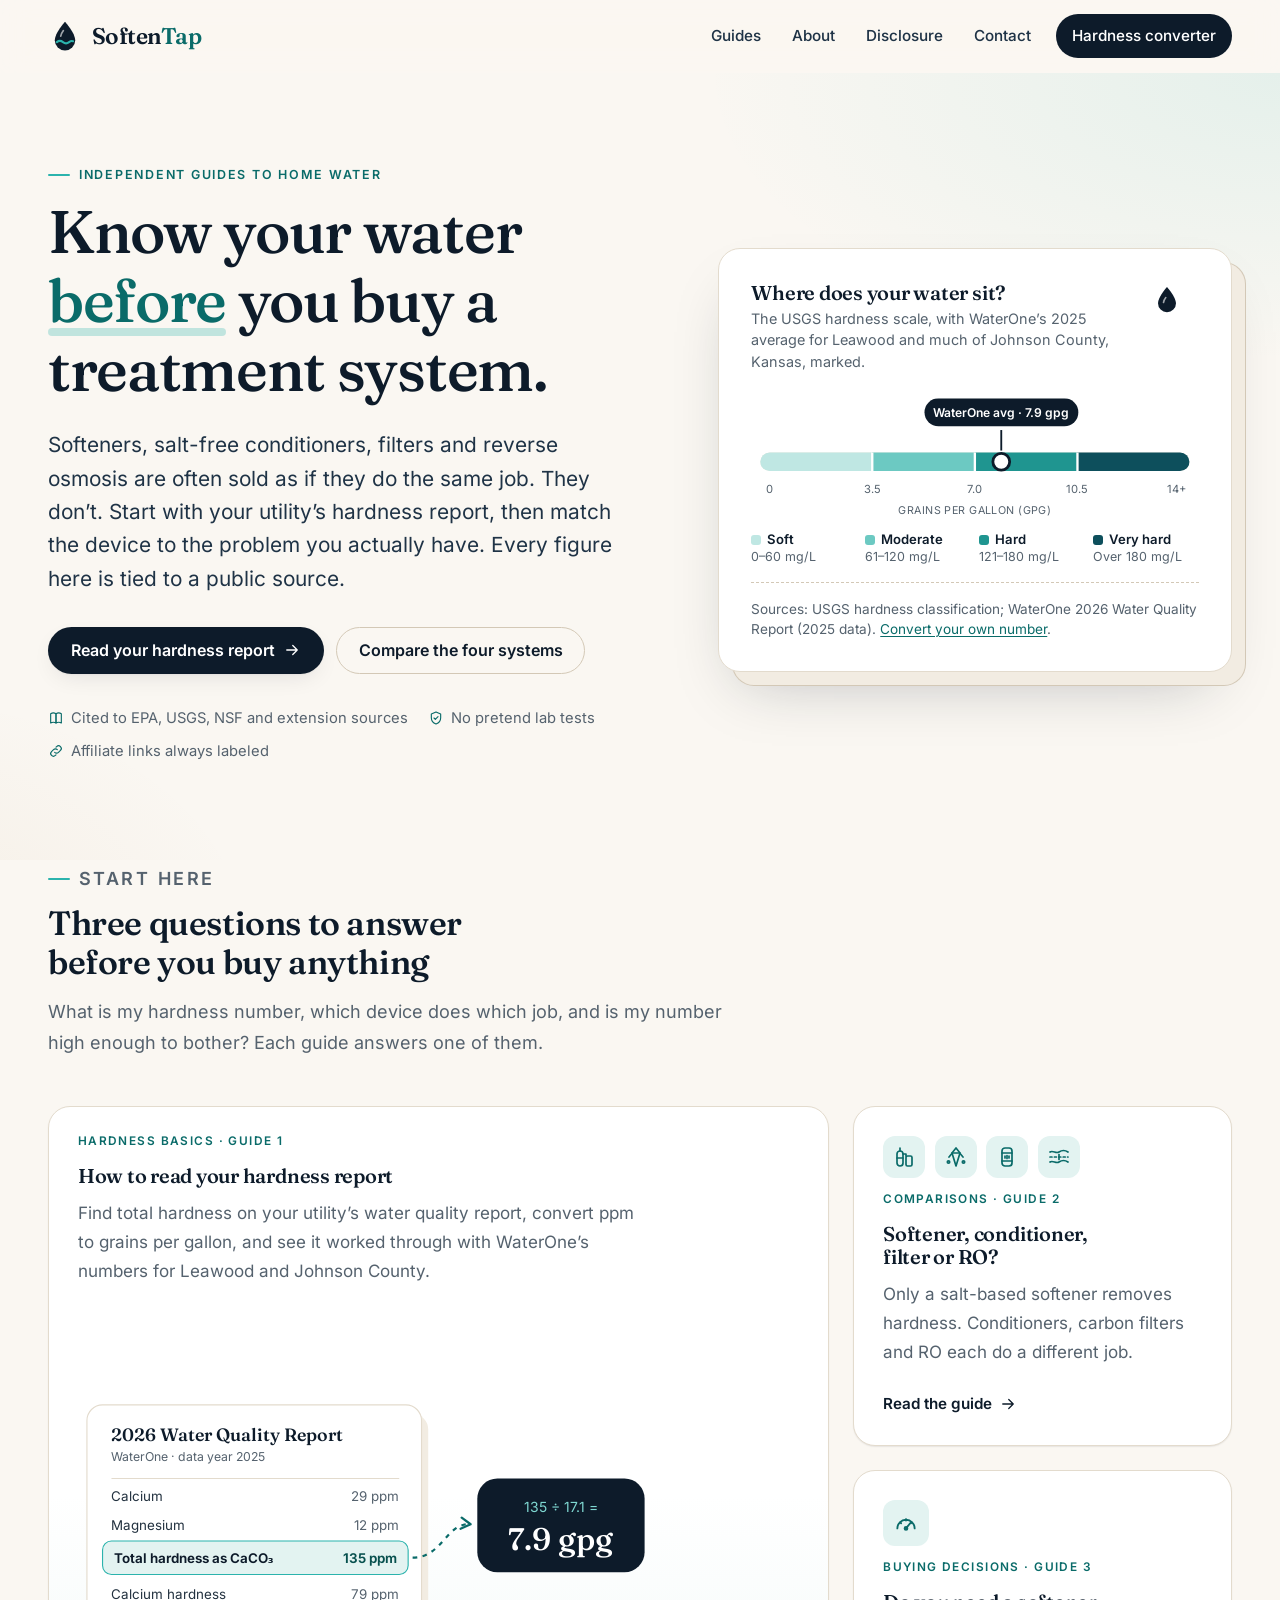
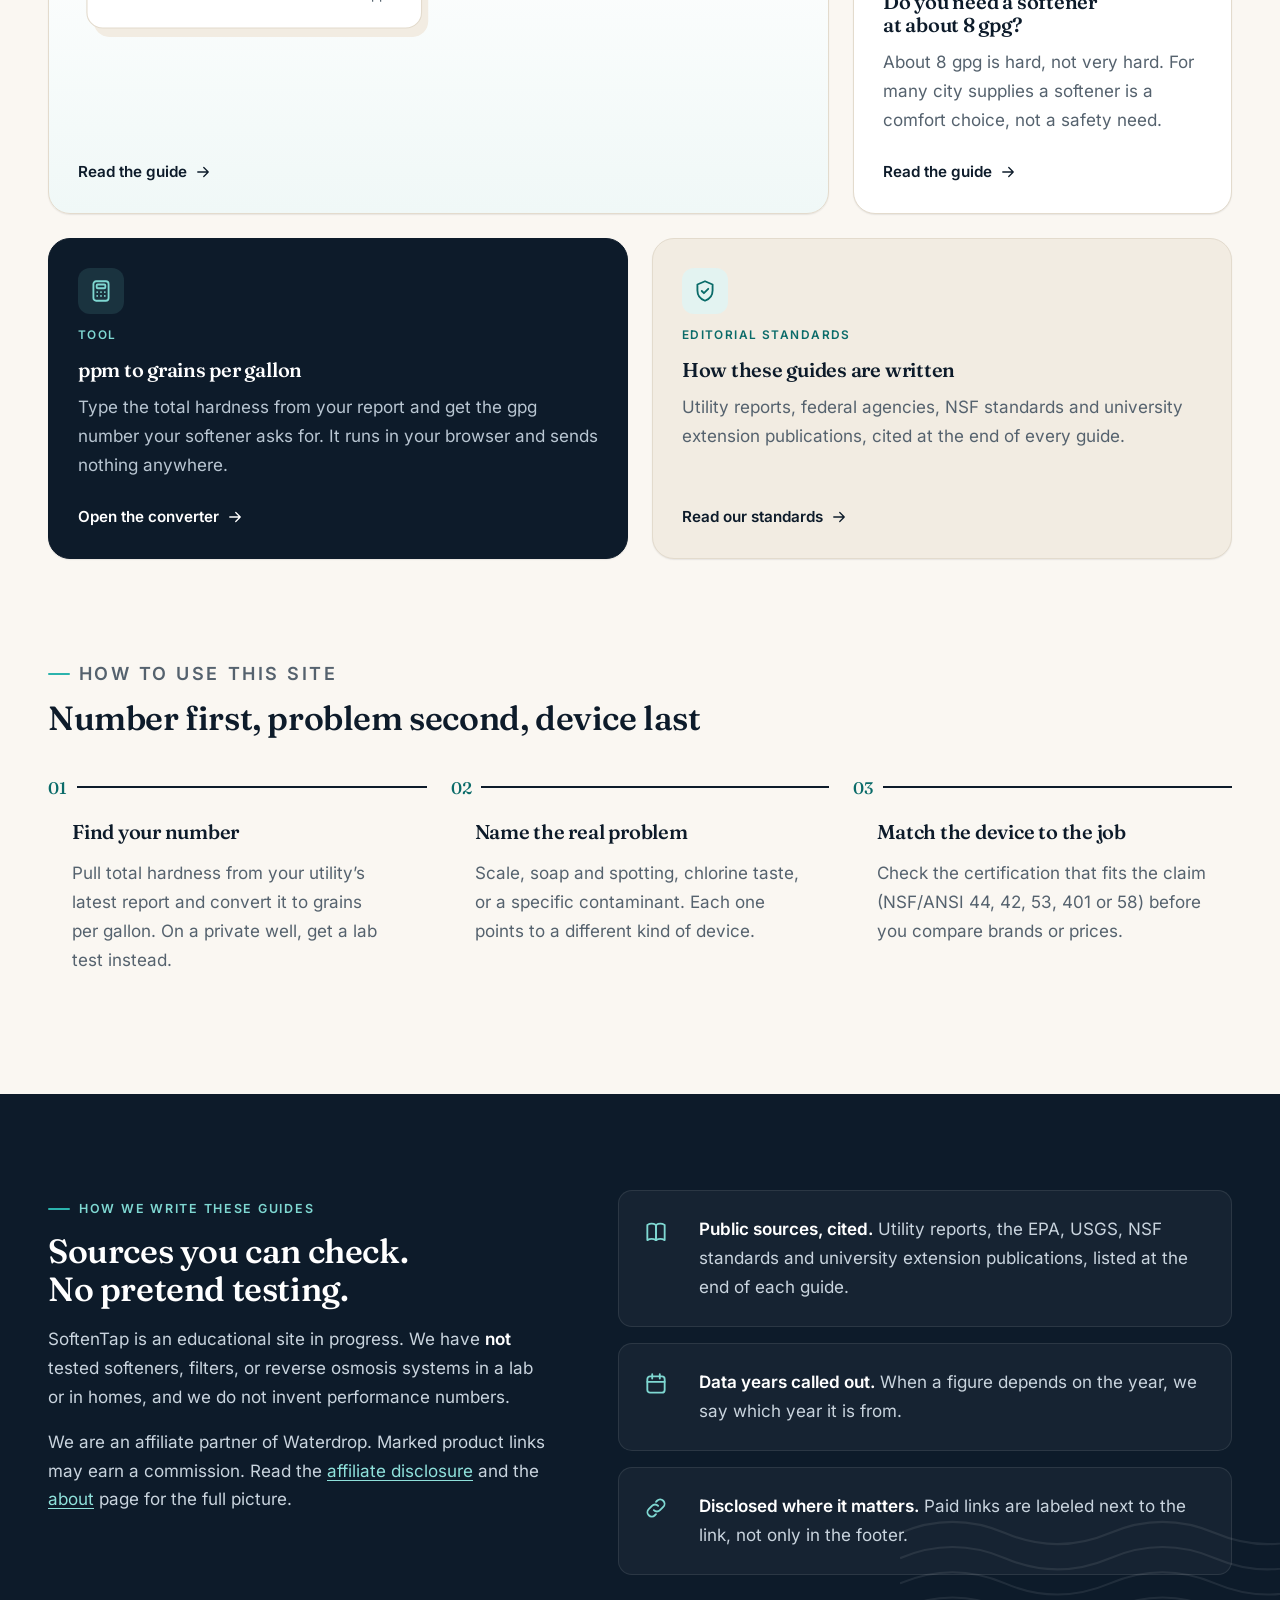
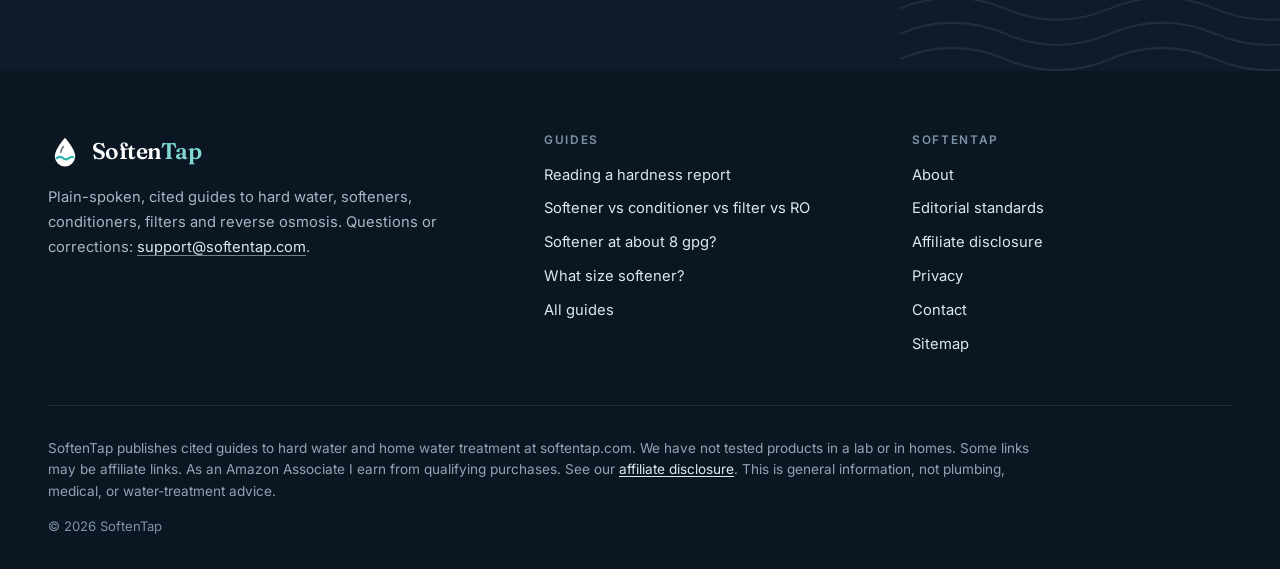
==== commit f3582f2c: "Add guide: What size water softener do you need? (sizing math) + TOPICS.md log" ====
--- a/index.html
+++ b/index.html
@@ -224,7 +224,7 @@
         </div>
         <nav class="footer-col" aria-label="Guides">
           <h2>Guides</h2>
-          <ul><li><a href="articles/read-water-hardness-report.html">Reading a hardness report</a></li><li><a href="articles/softener-vs-conditioner-vs-filter-vs-ro.html">Softener vs conditioner vs filter vs RO</a></li><li><a href="articles/do-you-need-a-softener-at-8-gpg.html">Softener at about 8 gpg?</a></li><li><a href="guides.html">All guides</a></li></ul>
+          <ul><li><a href="articles/read-water-hardness-report.html">Reading a hardness report</a></li><li><a href="articles/softener-vs-conditioner-vs-filter-vs-ro.html">Softener vs conditioner vs filter vs RO</a></li><li><a href="articles/do-you-need-a-softener-at-8-gpg.html">Softener at about 8 gpg?</a></li><li><a href="articles/what-size-water-softener.html">What size softener?</a></li><li><a href="guides.html">All guides</a></li></ul>
         </nav>
         <nav class="footer-col" aria-label="Footer">
           <h2>SoftenTap</h2>
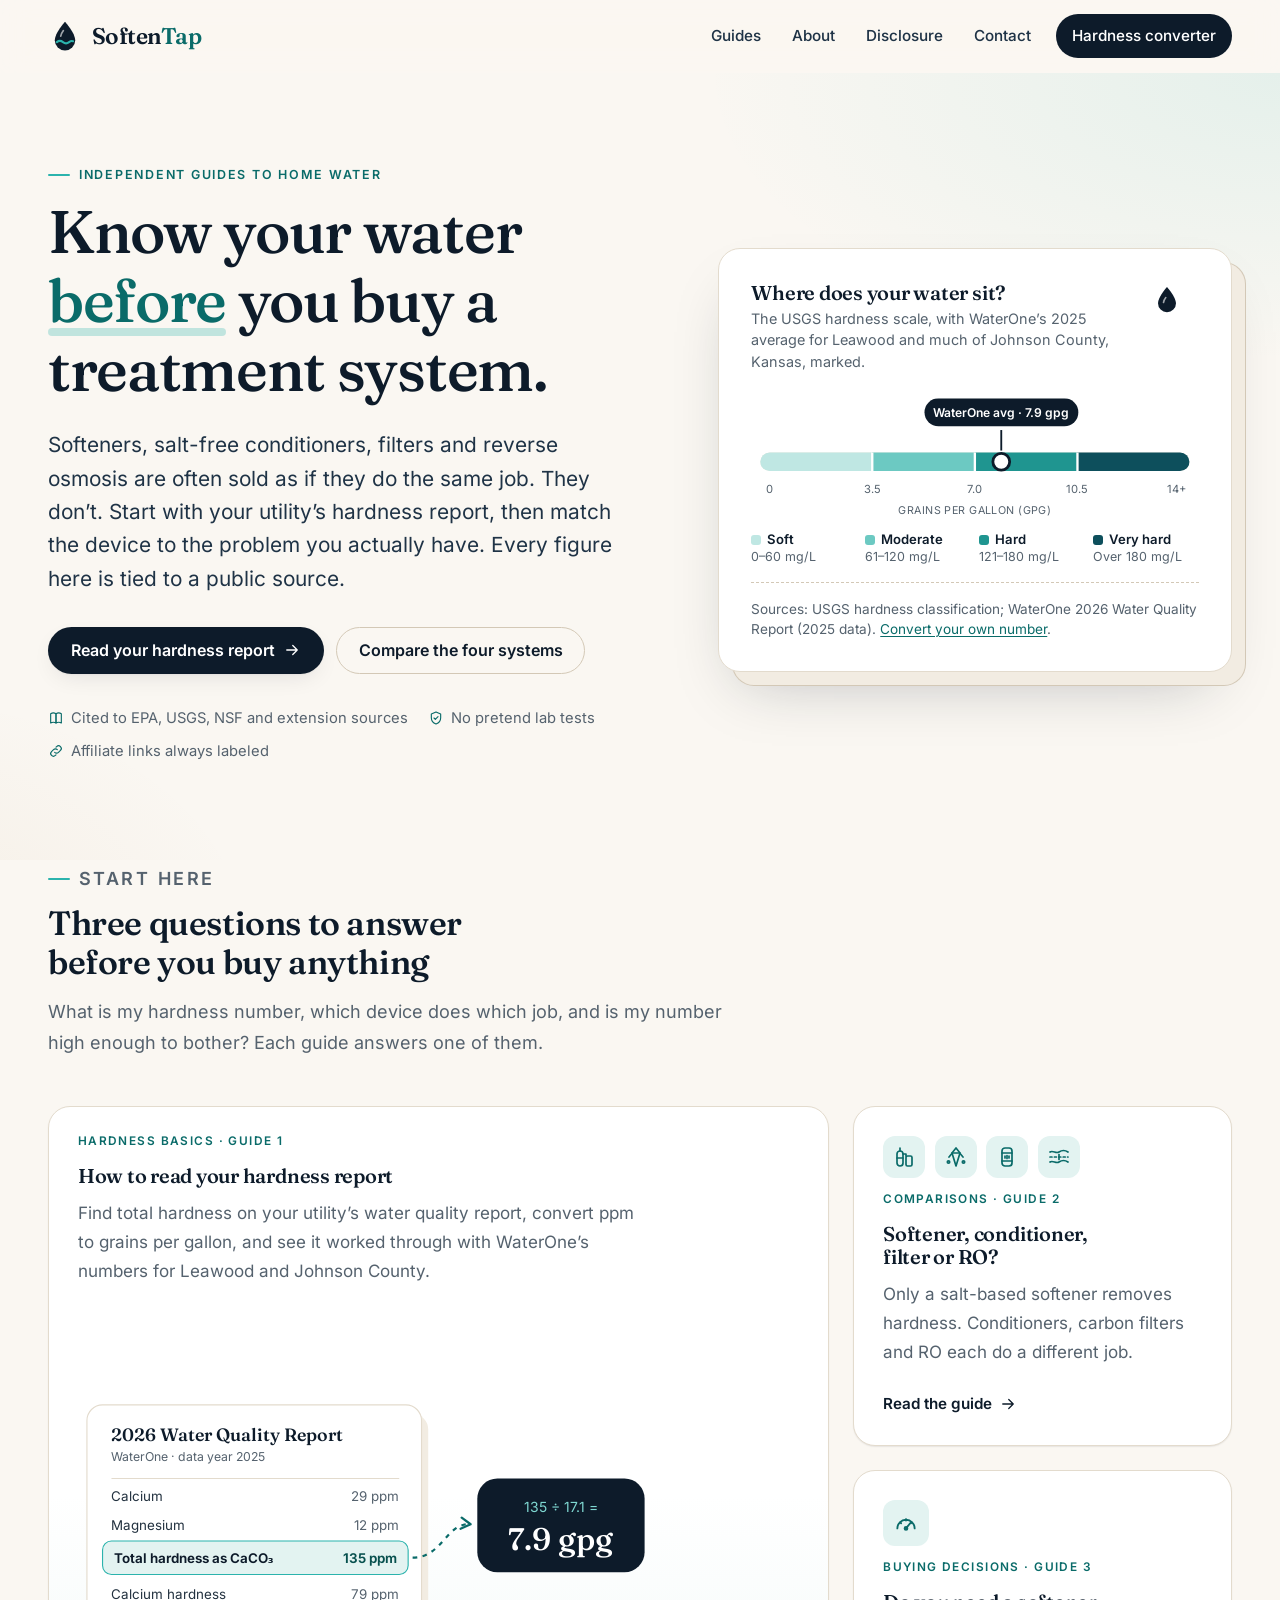
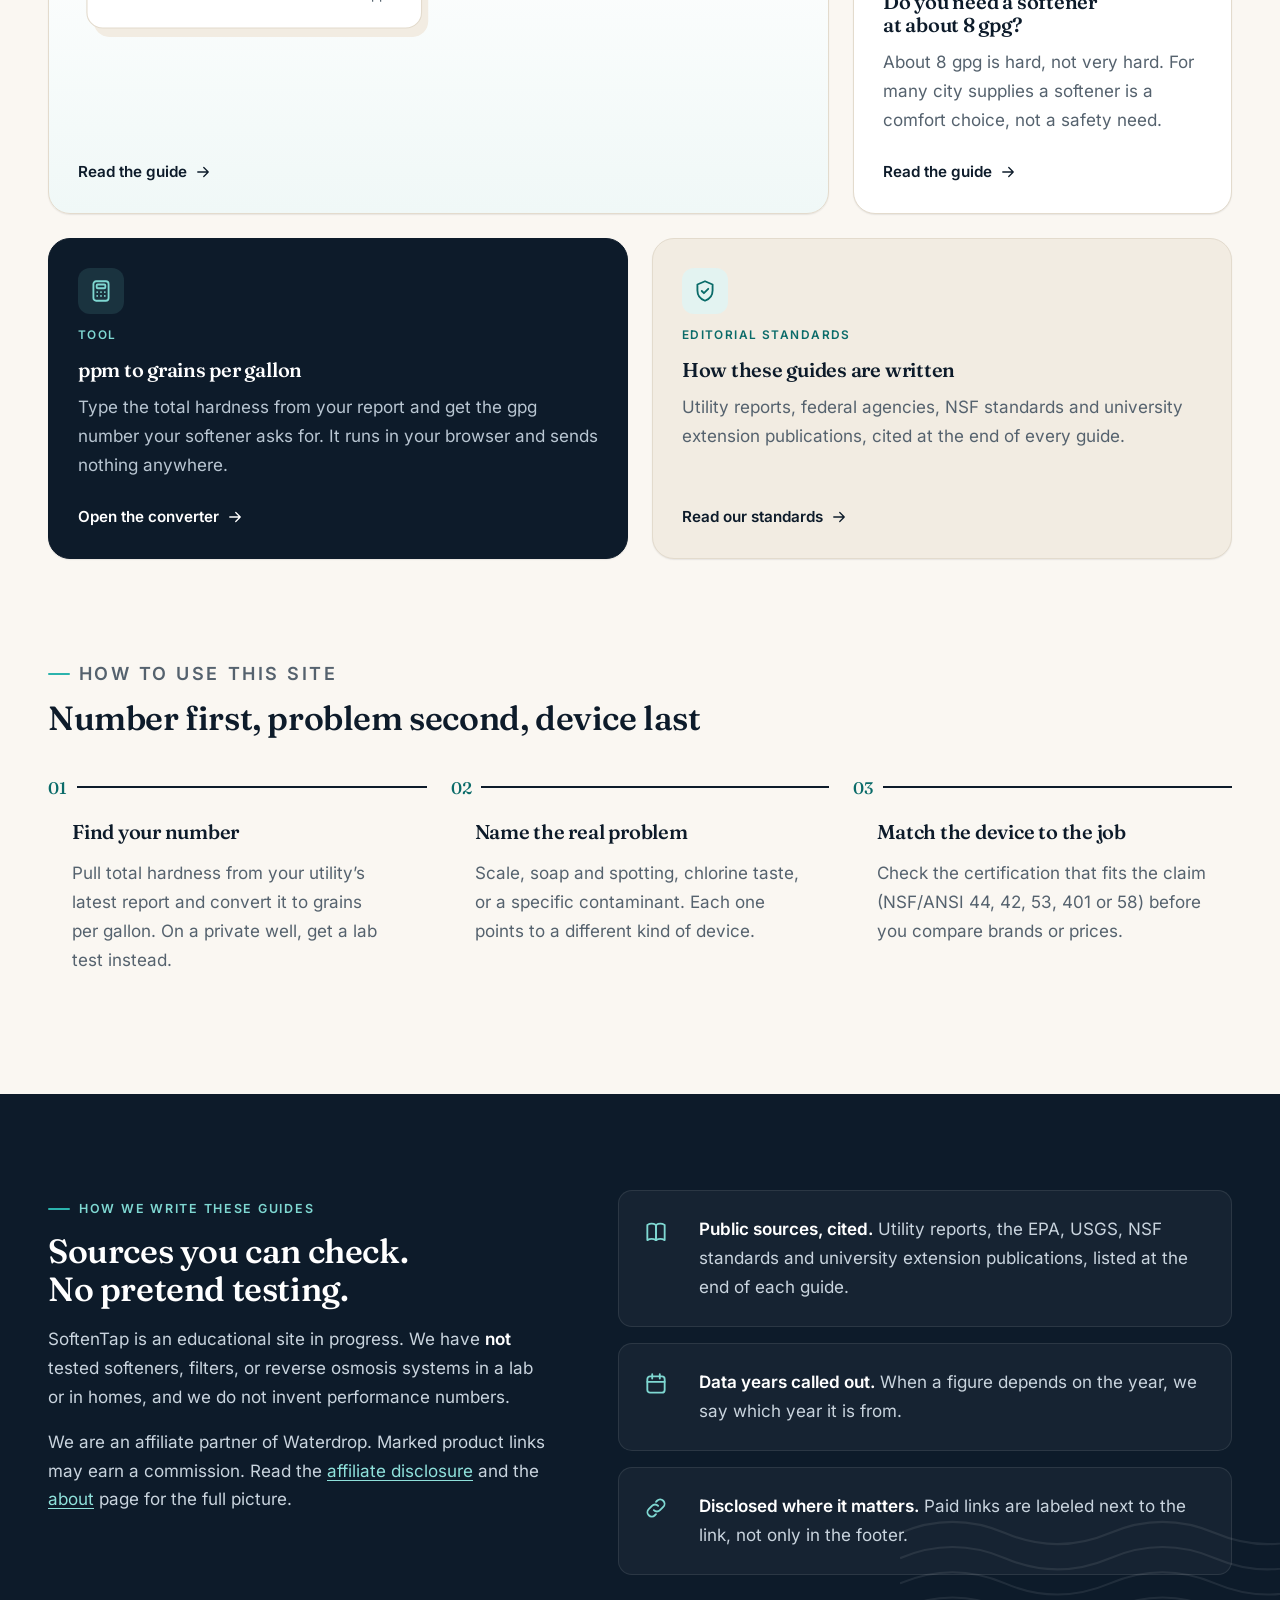
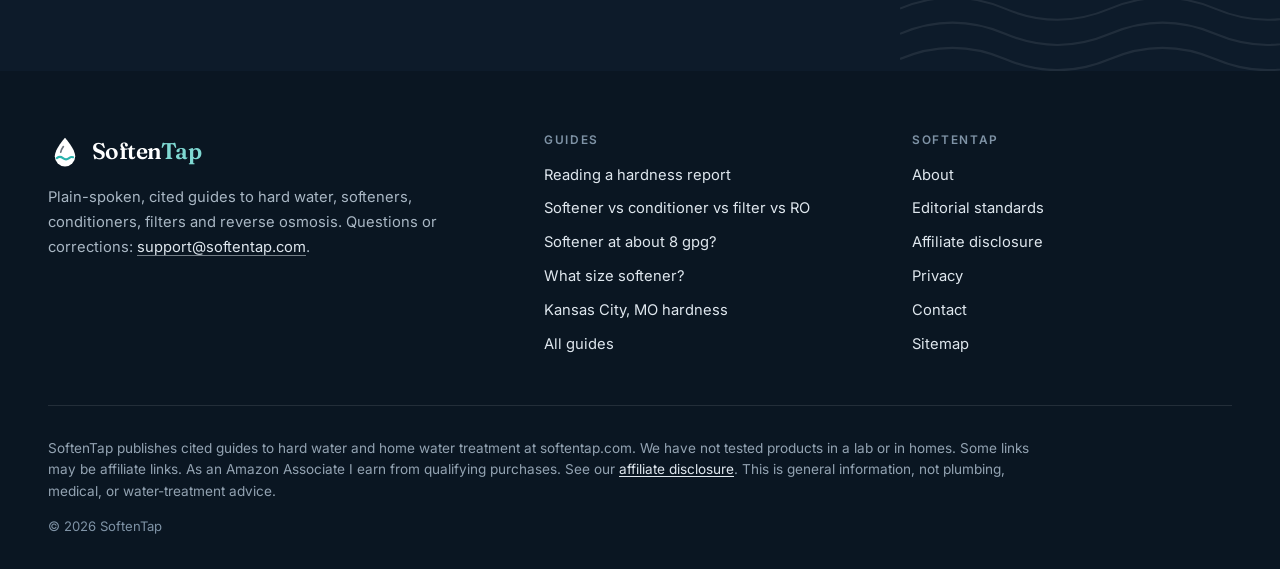
==== commit ccc40264: "Add guide: Kansas City, MO water hardness (KC Water CCR walkthrough); link from related guides, guid" ====
--- a/index.html
+++ b/index.html
@@ -224,7 +224,7 @@
         </div>
         <nav class="footer-col" aria-label="Guides">
           <h2>Guides</h2>
-          <ul><li><a href="articles/read-water-hardness-report.html">Reading a hardness report</a></li><li><a href="articles/softener-vs-conditioner-vs-filter-vs-ro.html">Softener vs conditioner vs filter vs RO</a></li><li><a href="articles/do-you-need-a-softener-at-8-gpg.html">Softener at about 8 gpg?</a></li><li><a href="articles/what-size-water-softener.html">What size softener?</a></li><li><a href="guides.html">All guides</a></li></ul>
+          <ul><li><a href="articles/read-water-hardness-report.html">Reading a hardness report</a></li><li><a href="articles/softener-vs-conditioner-vs-filter-vs-ro.html">Softener vs conditioner vs filter vs RO</a></li><li><a href="articles/do-you-need-a-softener-at-8-gpg.html">Softener at about 8 gpg?</a></li><li><a href="articles/what-size-water-softener.html">What size softener?</a></li><li><a href="articles/kansas-city-mo-water-hardness.html">Kansas City, MO hardness</a></li><li><a href="guides.html">All guides</a></li></ul>
         </nav>
         <nav class="footer-col" aria-label="Footer">
           <h2>SoftenTap</h2>
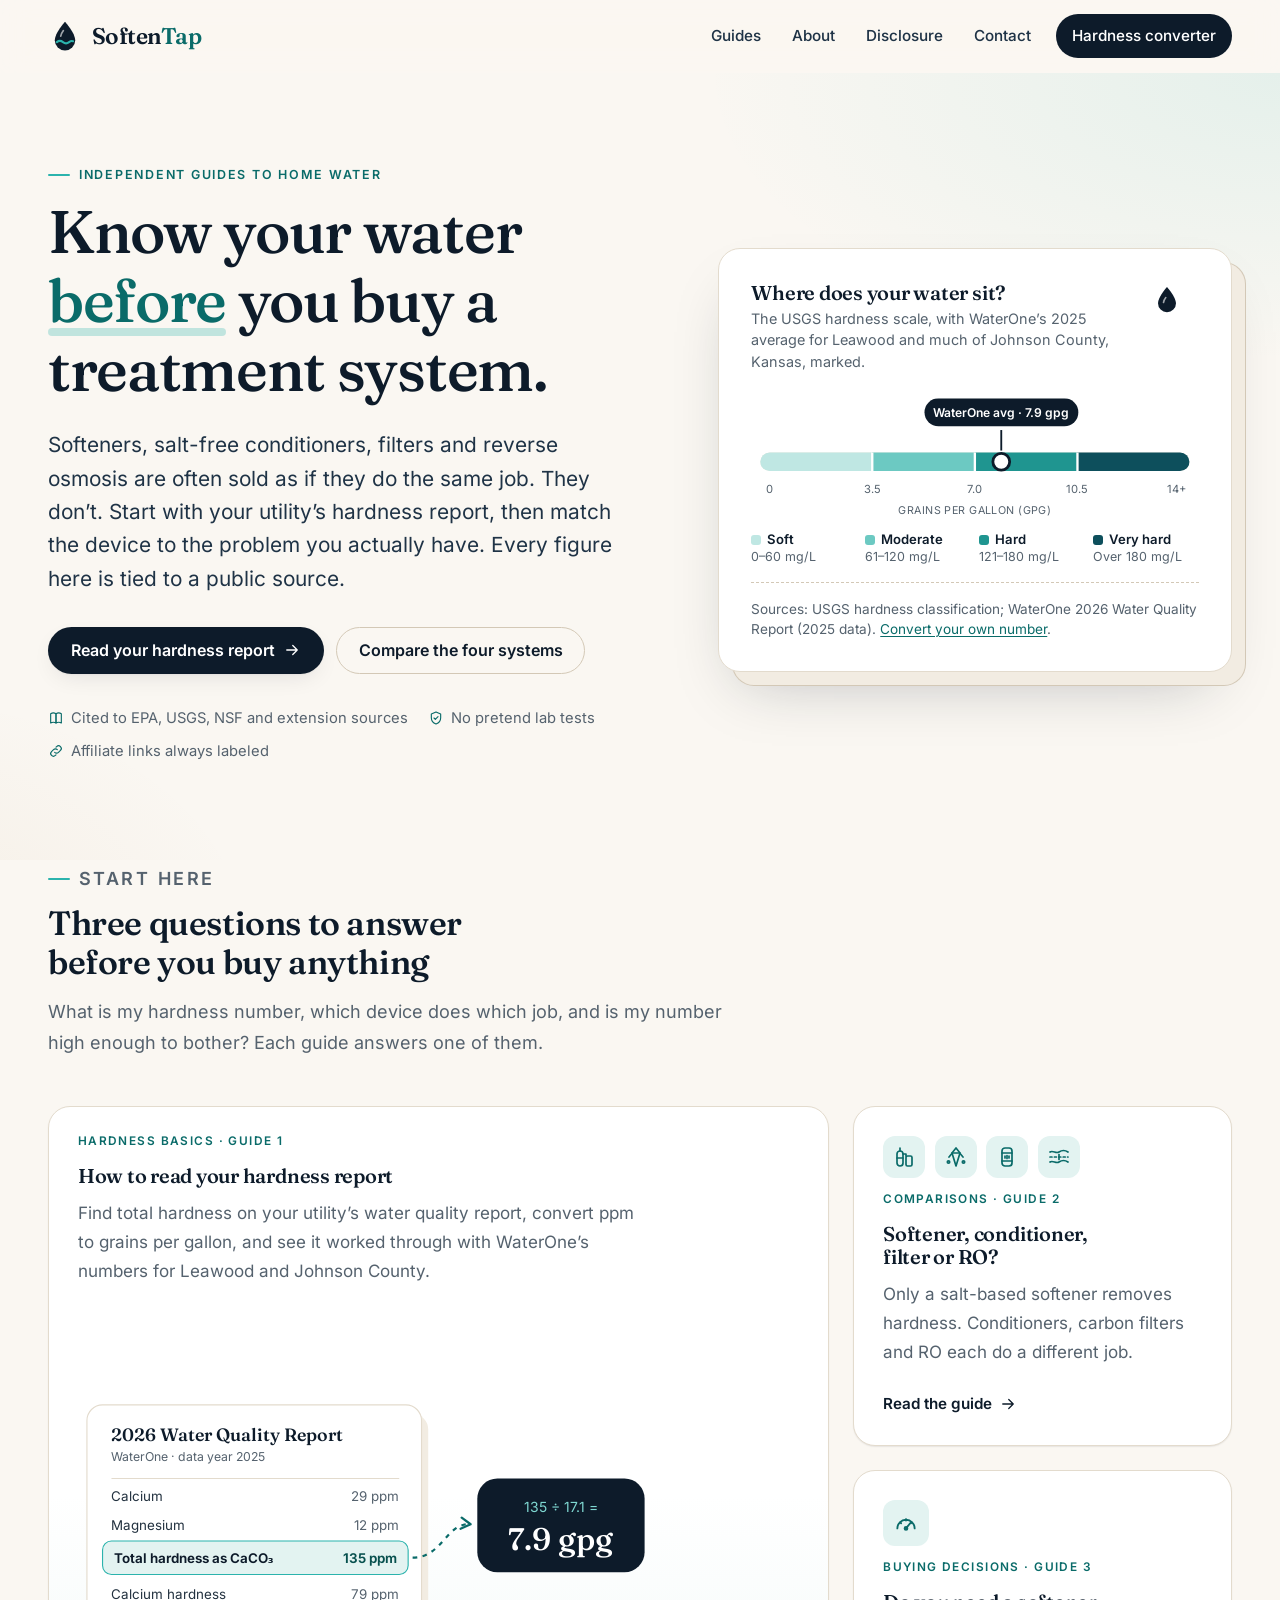
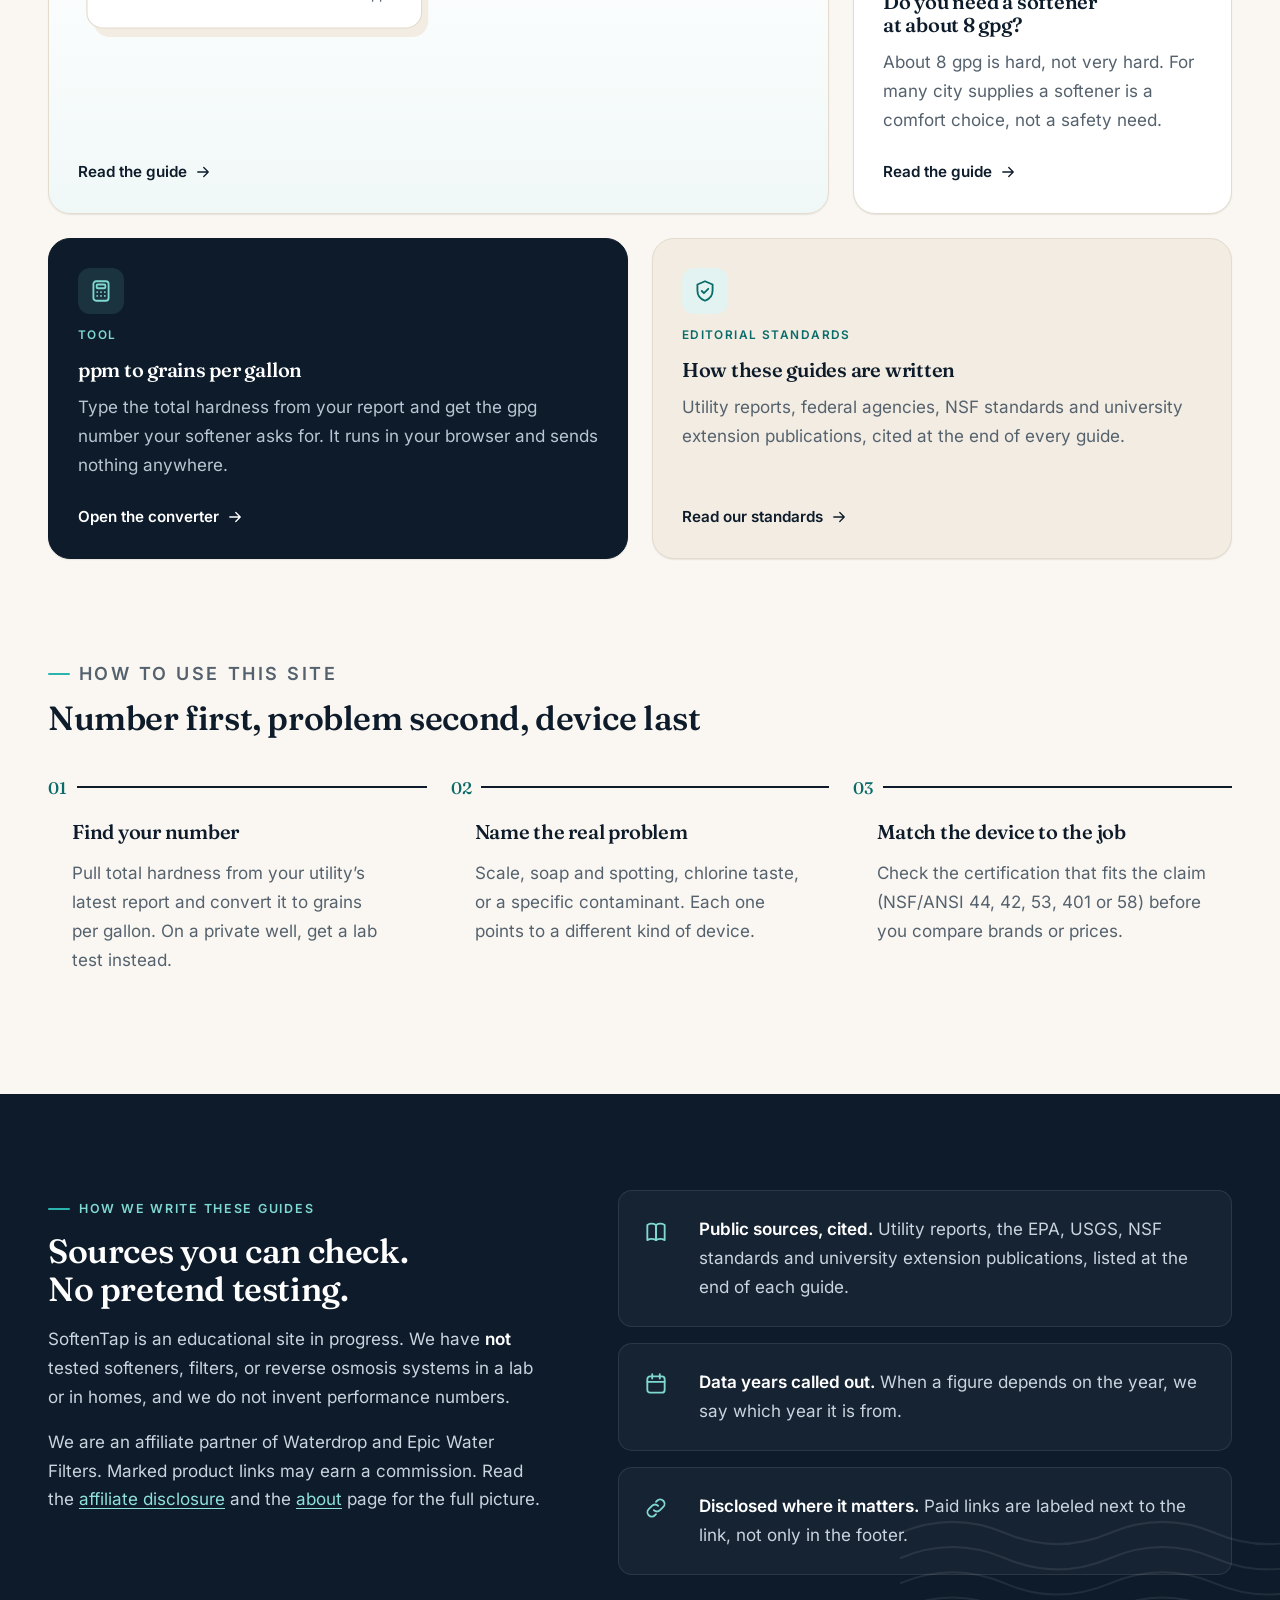
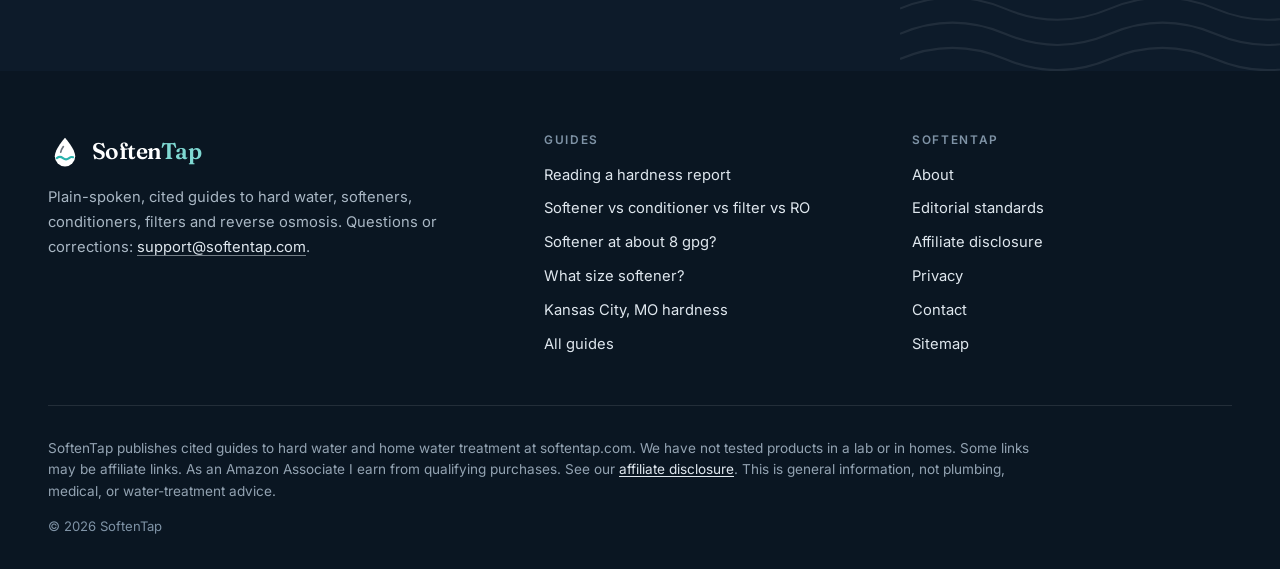
==== commit 6aaf5207: "Add Epic Water Filters affiliate links" ====
--- a/index.html
+++ b/index.html
@@ -204,7 +204,7 @@
           <p class="eyebrow">How we write these guides</p>
           <h2 id="how-h">Sources you can check. No pretend testing.</h2>
           <p>SoftenTap is an educational site in progress. We have <strong>not</strong> tested softeners, filters, or reverse osmosis systems in a lab or in homes, and we do not invent performance numbers.</p>
-          <p>We are an affiliate partner of Waterdrop. Marked product links may earn a commission. Read the <a href="disclosure.html">affiliate disclosure</a> and the <a href="about.html">about</a> page for the full picture.</p>
+          <p>We are an affiliate partner of Waterdrop and Epic Water Filters. Marked product links may earn a commission. Read the <a href="disclosure.html">affiliate disclosure</a> and the <a href="about.html">about</a> page for the full picture.</p>
         </div>
         <ul class="principles">
           <li data-reveal><svg viewBox="0 0 24 24" fill="none" stroke="currentColor" stroke-width="1.7" stroke-linecap="round" stroke-linejoin="round" aria-hidden="true" focusable="false"><path d="M4 5.5C6.5 4 9.5 4 12 5.5v14c-2.5-1.5-5.5-1.5-8 0z"/><path d="M20 5.5C17.5 4 14.5 4 12 5.5v14c2.5-1.5 5.5-1.5 8 0z"/></svg><p><strong>Public sources, cited.</strong> Utility reports, the EPA, USGS, NSF standards and university extension publications, listed at the end of each guide.</p></li>
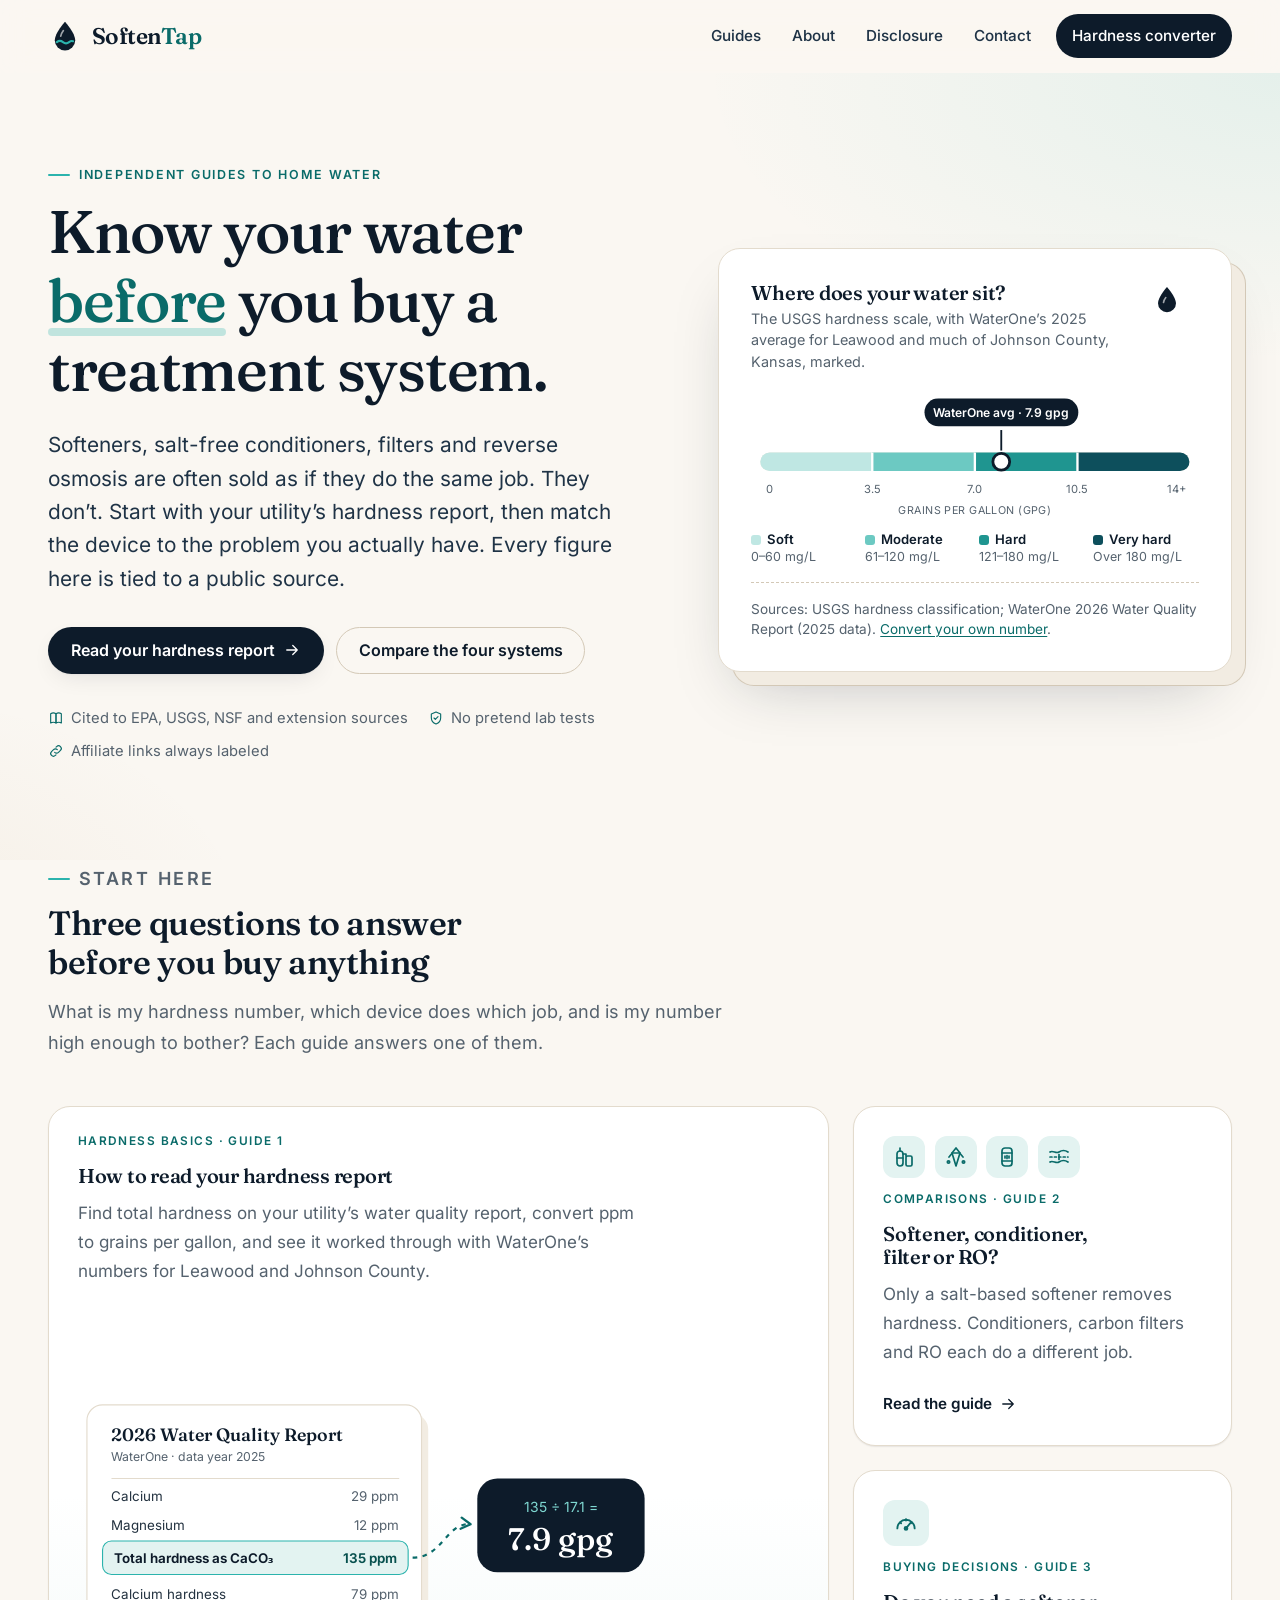
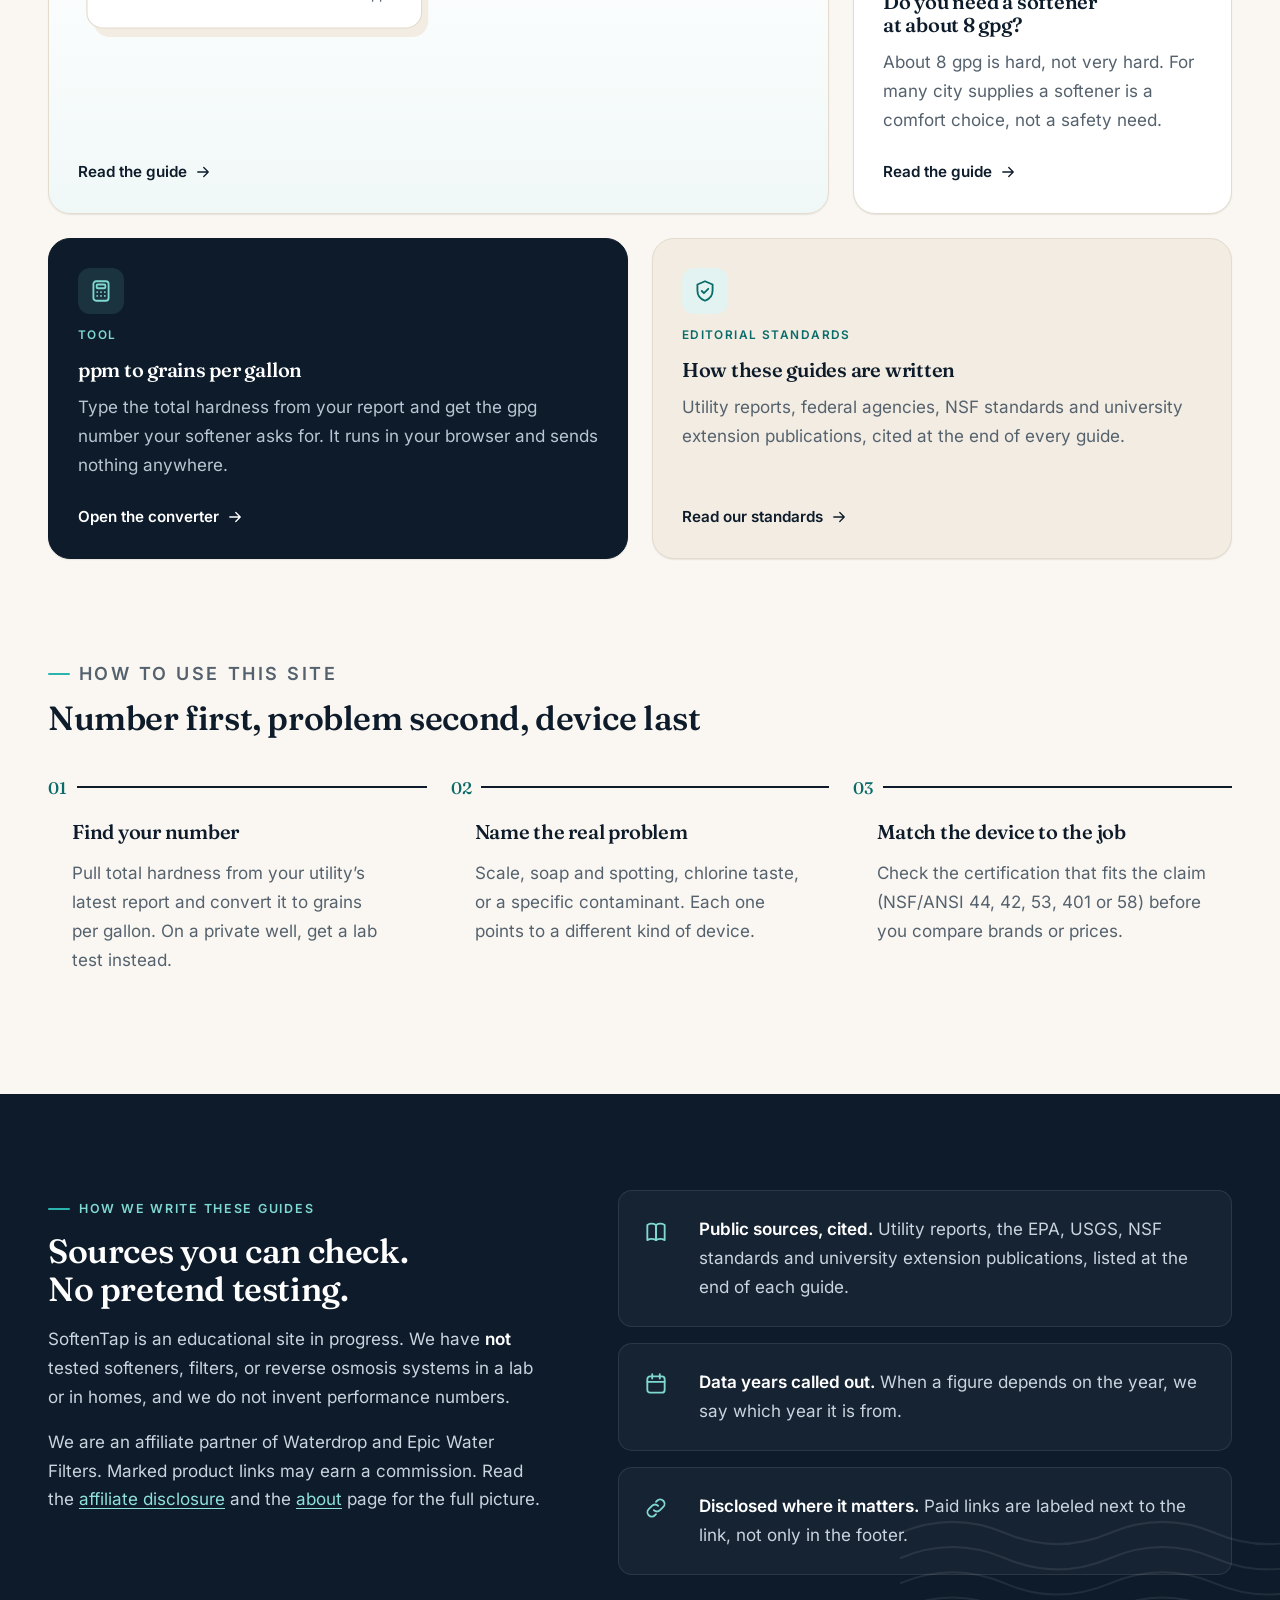
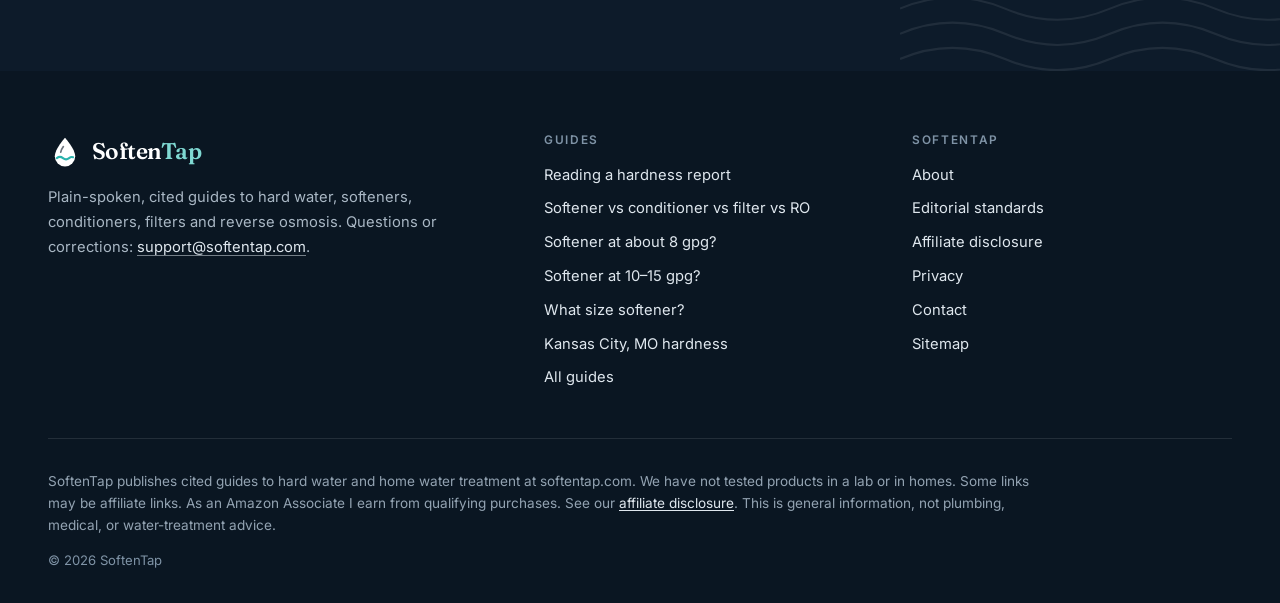
==== commit 435b5c76: "Add guide: Do you need a softener at 10 to 15 gpg? (EPA/USGS/extension-cited salt, water, sodium tab" ====
--- a/index.html
+++ b/index.html
@@ -224,7 +224,7 @@
         </div>
         <nav class="footer-col" aria-label="Guides">
           <h2>Guides</h2>
-          <ul><li><a href="articles/read-water-hardness-report.html">Reading a hardness report</a></li><li><a href="articles/softener-vs-conditioner-vs-filter-vs-ro.html">Softener vs conditioner vs filter vs RO</a></li><li><a href="articles/do-you-need-a-softener-at-8-gpg.html">Softener at about 8 gpg?</a></li><li><a href="articles/what-size-water-softener.html">What size softener?</a></li><li><a href="articles/kansas-city-mo-water-hardness.html">Kansas City, MO hardness</a></li><li><a href="guides.html">All guides</a></li></ul>
+          <ul><li><a href="articles/read-water-hardness-report.html">Reading a hardness report</a></li><li><a href="articles/softener-vs-conditioner-vs-filter-vs-ro.html">Softener vs conditioner vs filter vs RO</a></li><li><a href="articles/do-you-need-a-softener-at-8-gpg.html">Softener at about 8 gpg?</a></li><li><a href="articles/do-you-need-a-softener-at-10-to-15-gpg.html">Softener at 10–15 gpg?</a></li><li><a href="articles/what-size-water-softener.html">What size softener?</a></li><li><a href="articles/kansas-city-mo-water-hardness.html">Kansas City, MO hardness</a></li><li><a href="guides.html">All guides</a></li></ul>
         </nav>
         <nav class="footer-col" aria-label="Footer">
           <h2>SoftenTap</h2>
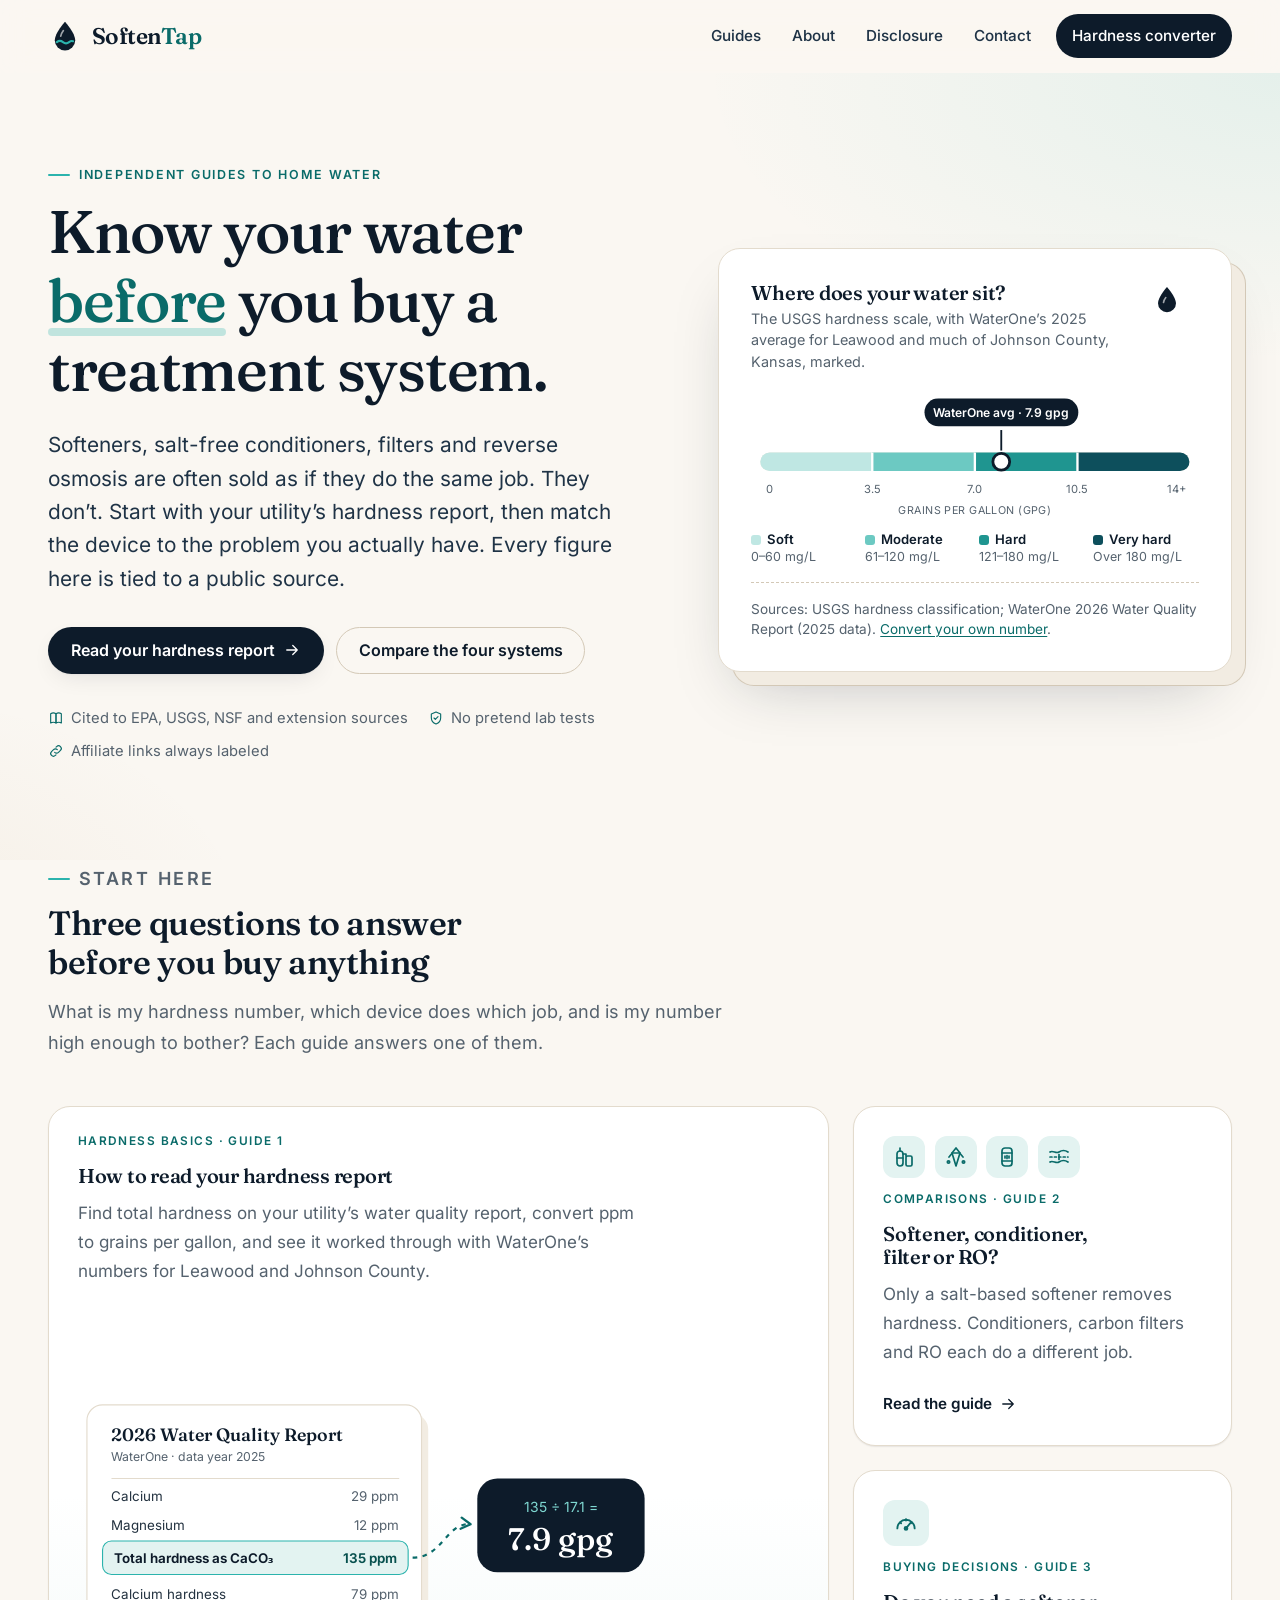
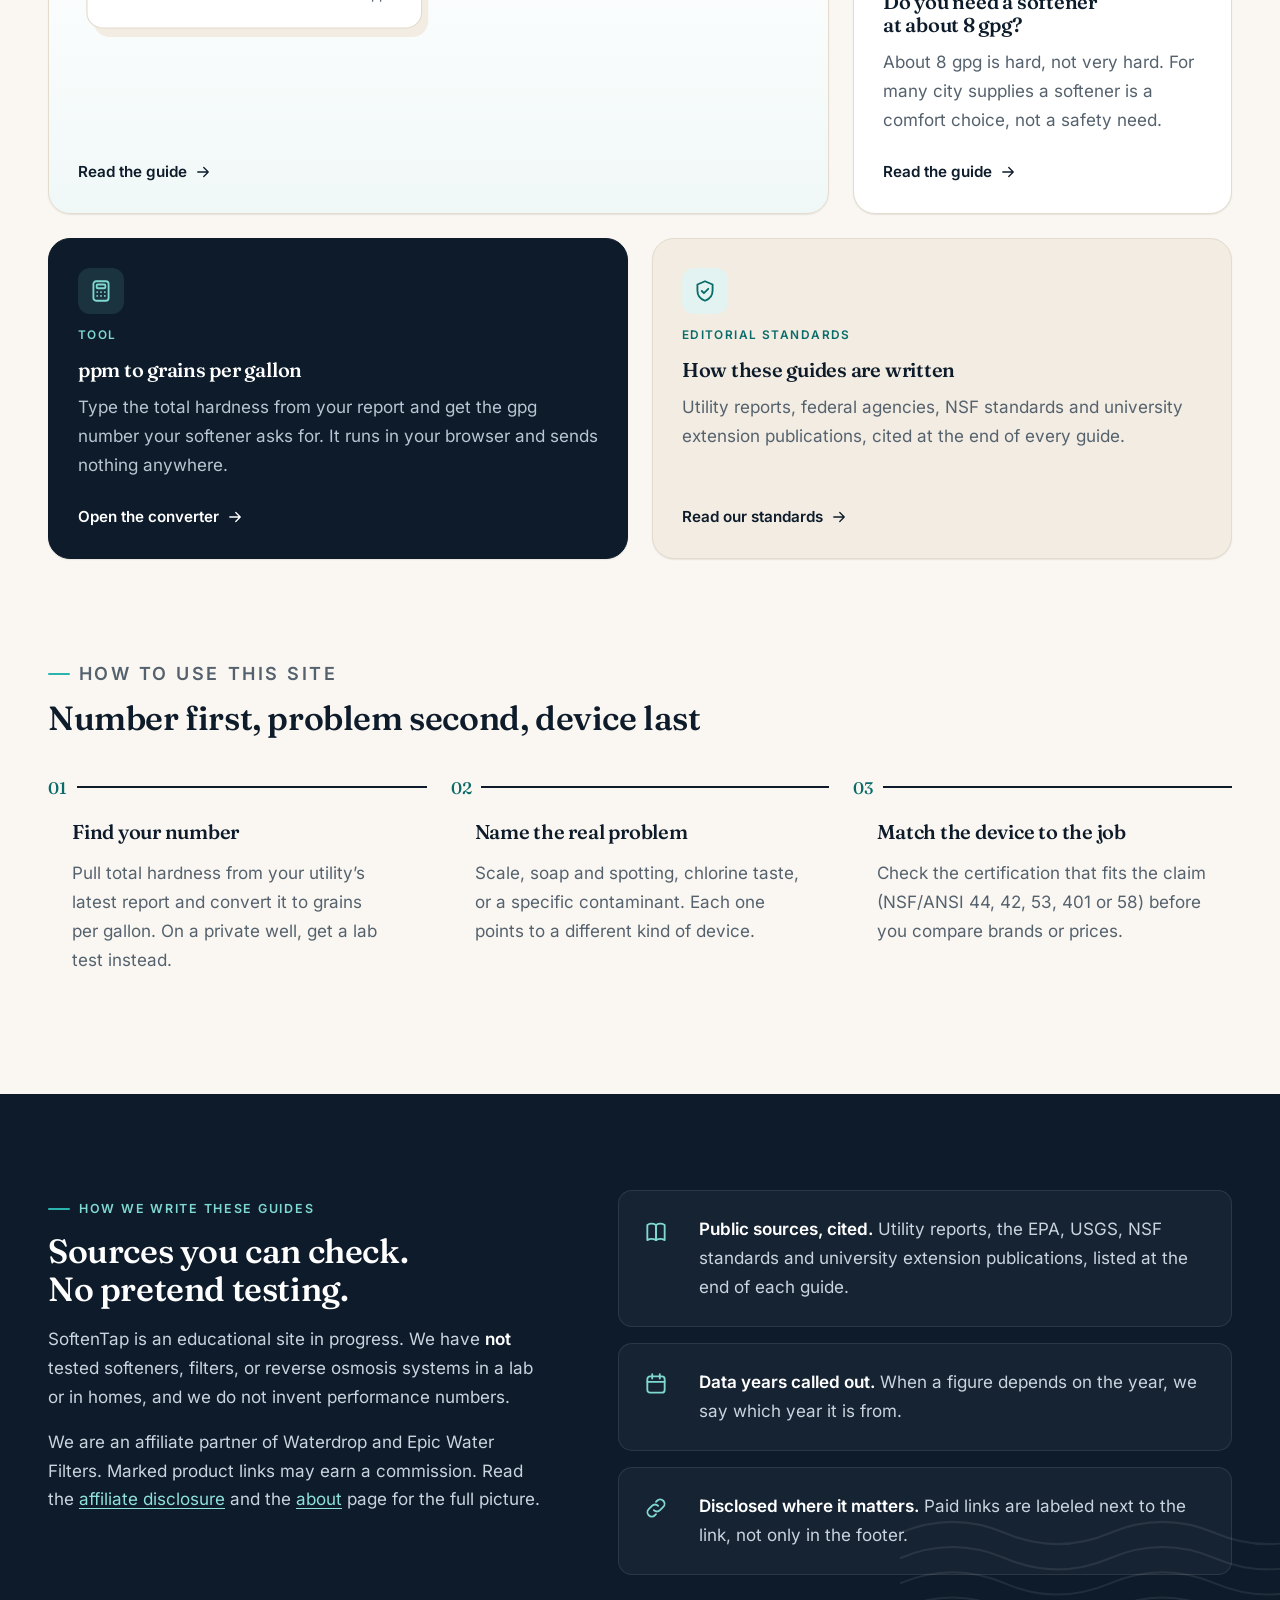
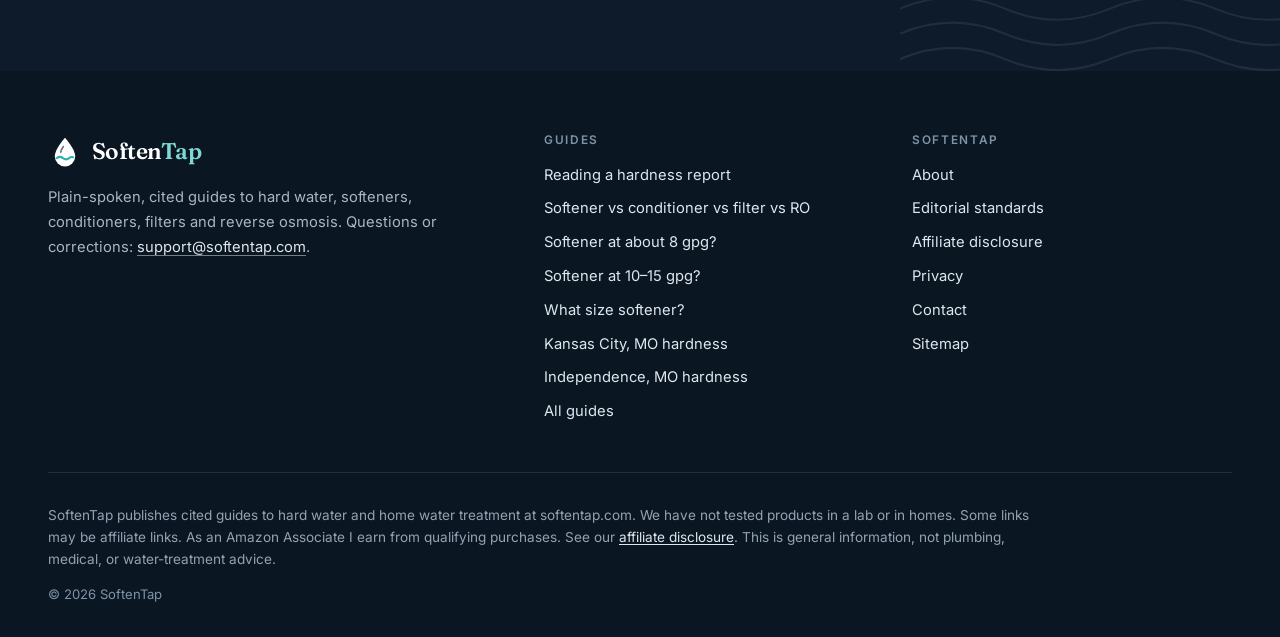
==== commit accd23fd: "Add guide: Independence, MO water hardness (2025 CCR); link from KC and 8 gpg guides, footer, guides" ====
--- a/index.html
+++ b/index.html
@@ -224,7 +224,7 @@
         </div>
         <nav class="footer-col" aria-label="Guides">
           <h2>Guides</h2>
-          <ul><li><a href="articles/read-water-hardness-report.html">Reading a hardness report</a></li><li><a href="articles/softener-vs-conditioner-vs-filter-vs-ro.html">Softener vs conditioner vs filter vs RO</a></li><li><a href="articles/do-you-need-a-softener-at-8-gpg.html">Softener at about 8 gpg?</a></li><li><a href="articles/do-you-need-a-softener-at-10-to-15-gpg.html">Softener at 10–15 gpg?</a></li><li><a href="articles/what-size-water-softener.html">What size softener?</a></li><li><a href="articles/kansas-city-mo-water-hardness.html">Kansas City, MO hardness</a></li><li><a href="guides.html">All guides</a></li></ul>
+          <ul><li><a href="articles/read-water-hardness-report.html">Reading a hardness report</a></li><li><a href="articles/softener-vs-conditioner-vs-filter-vs-ro.html">Softener vs conditioner vs filter vs RO</a></li><li><a href="articles/do-you-need-a-softener-at-8-gpg.html">Softener at about 8 gpg?</a></li><li><a href="articles/do-you-need-a-softener-at-10-to-15-gpg.html">Softener at 10–15 gpg?</a></li><li><a href="articles/what-size-water-softener.html">What size softener?</a></li><li><a href="articles/kansas-city-mo-water-hardness.html">Kansas City, MO hardness</a></li><li><a href="articles/independence-mo-water-hardness.html">Independence, MO hardness</a></li><li><a href="guides.html">All guides</a></li></ul>
         </nav>
         <nav class="footer-col" aria-label="Footer">
           <h2>SoftenTap</h2>
